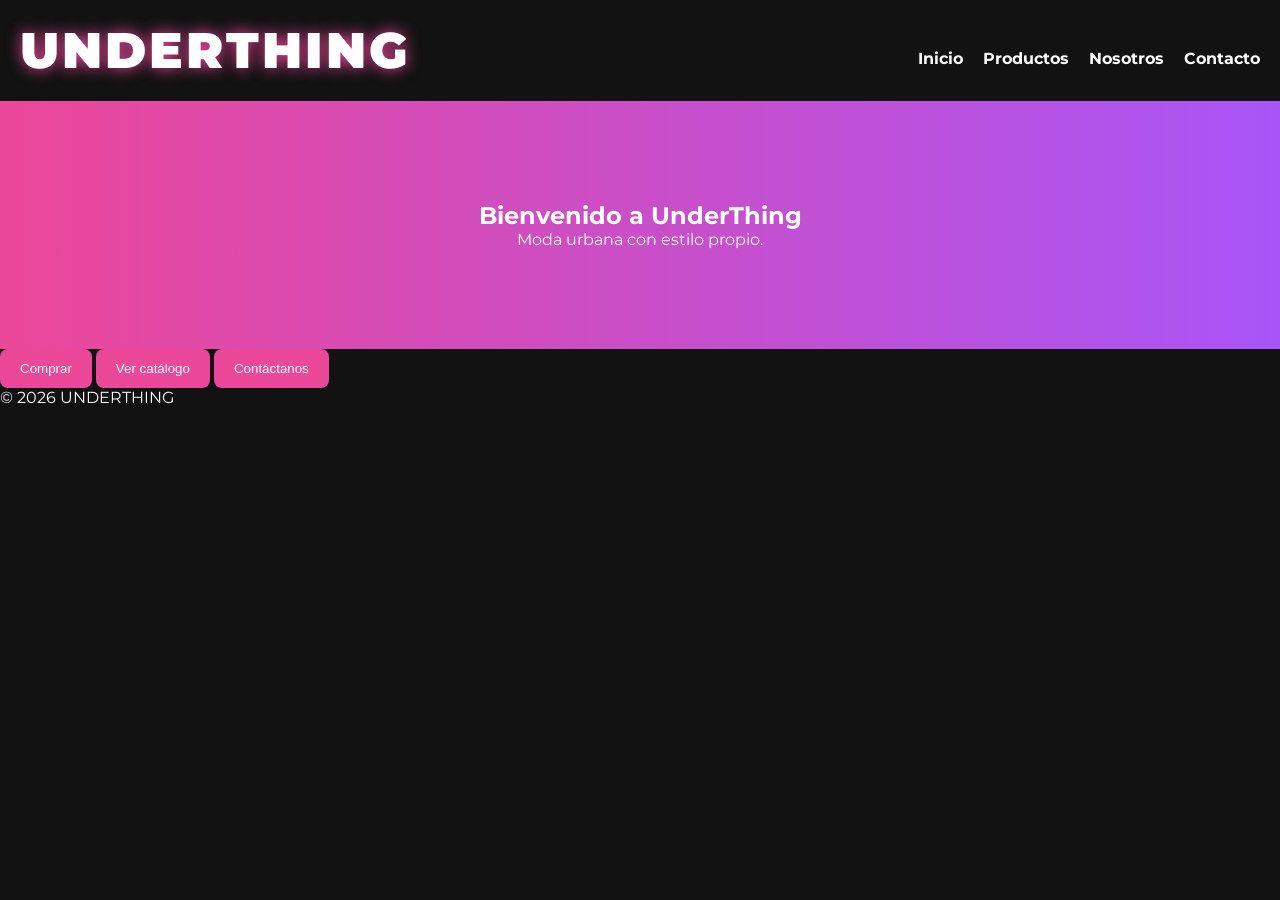
==== index.html @ 53b523f1 "Primera versión" ====
<!DOCTYPE html>
<html lang="es">

<head>
    <link rel="preconnect" href="https://fonts.googleapis.com">
<link rel="preconnect" href="https://fonts.gstatic.com" crossorigin>
<link href="https://fonts.googleapis.com/css2?family=Montserrat:wght@300;500;700;900&display=swap" rel="stylesheet">
    <meta charset="UTF-8">
    <meta name="viewport" content="width=device-width, initial-scale=1.0">
    <title>UnderThing</title>

    <link rel="stylesheet" href="css/style.css">
</head>

<body>

    <header>
        <h1>UNDERTHING</h1>

        <nav>
            <ul>
                <li><a href="#inicio">Inicio</a></li>
                <li><a href="#productos">Productos</a></li>
                <li><a href="#nosotros">Nosotros</a></li>
                <li><a href="#contacto">Contacto</a></li>
            </ul>
        </nav>
    </header>

    <main>

        <section id="inicio">
            <h2>Bienvenido a UnderThing</h2>
            <p>Moda urbana con estilo propio.</p>
        </section>
<button>Comprar</button>
<button>Ver catálogo</button>
<button>Contáctanos</button>
    </main>

    <footer>
        <p>© 2026 UNDERTHING</p>
    </footer>

</body>

</html>
---- css/style.css ----
*{
    margin: 0;
    padding: 0;
    box-sizing: border-box;
}

body{
   font-family: 'Montserrat', sans-serif;
    background-color: #121212;
    color: white;
}
h1{
    font-size: 50px;
    font-weight: 900;
    letter-spacing: 3px;
    text-transform: uppercase;
}

header{
    background-color: linear-gradient(90deg, #A855F7, #EC4899);
    padding: 20px;
    text-align: center;
    display: flex;
    justify-content: space-between;
    align-items: center;
    padding: 20px;
   
}

h1{
    color: #ffffff;
     text-shadow: 0 0 15px #EC4899
}

nav ul{
    display: flex;
    justify-content: center;
    gap: 20px;
    list-style: none;
    margin-top: 15px;
}

nav a{
    text-decoration: none;
    color: white;
    font-weight: bold;
}

nav a:hover{
    color: #38BDF8;
}

section{
    text-align: center;
    padding: 60px 20px;
}

button{
    background-color: #EC4899;
    color: white;
    border: none;
    border-radius: 8px;
    padding: 12px 20px;
transition: 0.3s;
}

button:hover{
    background-color:  #A855F7;
     transform: scale(1.08);
}
 *{
    margin: 0;
    padding: 0;
    box-sizing: border-box;
}
#inicio{
    background: linear-gradient(90deg,#EC4899,#A855F7);
    text-align: center;
    padding: 100px 20px;
}
.catalogo{
    display: grid;
    grid-template-columns: repeat(auto-fill,minmax(250px,1fr));
    gap: 20px;
}
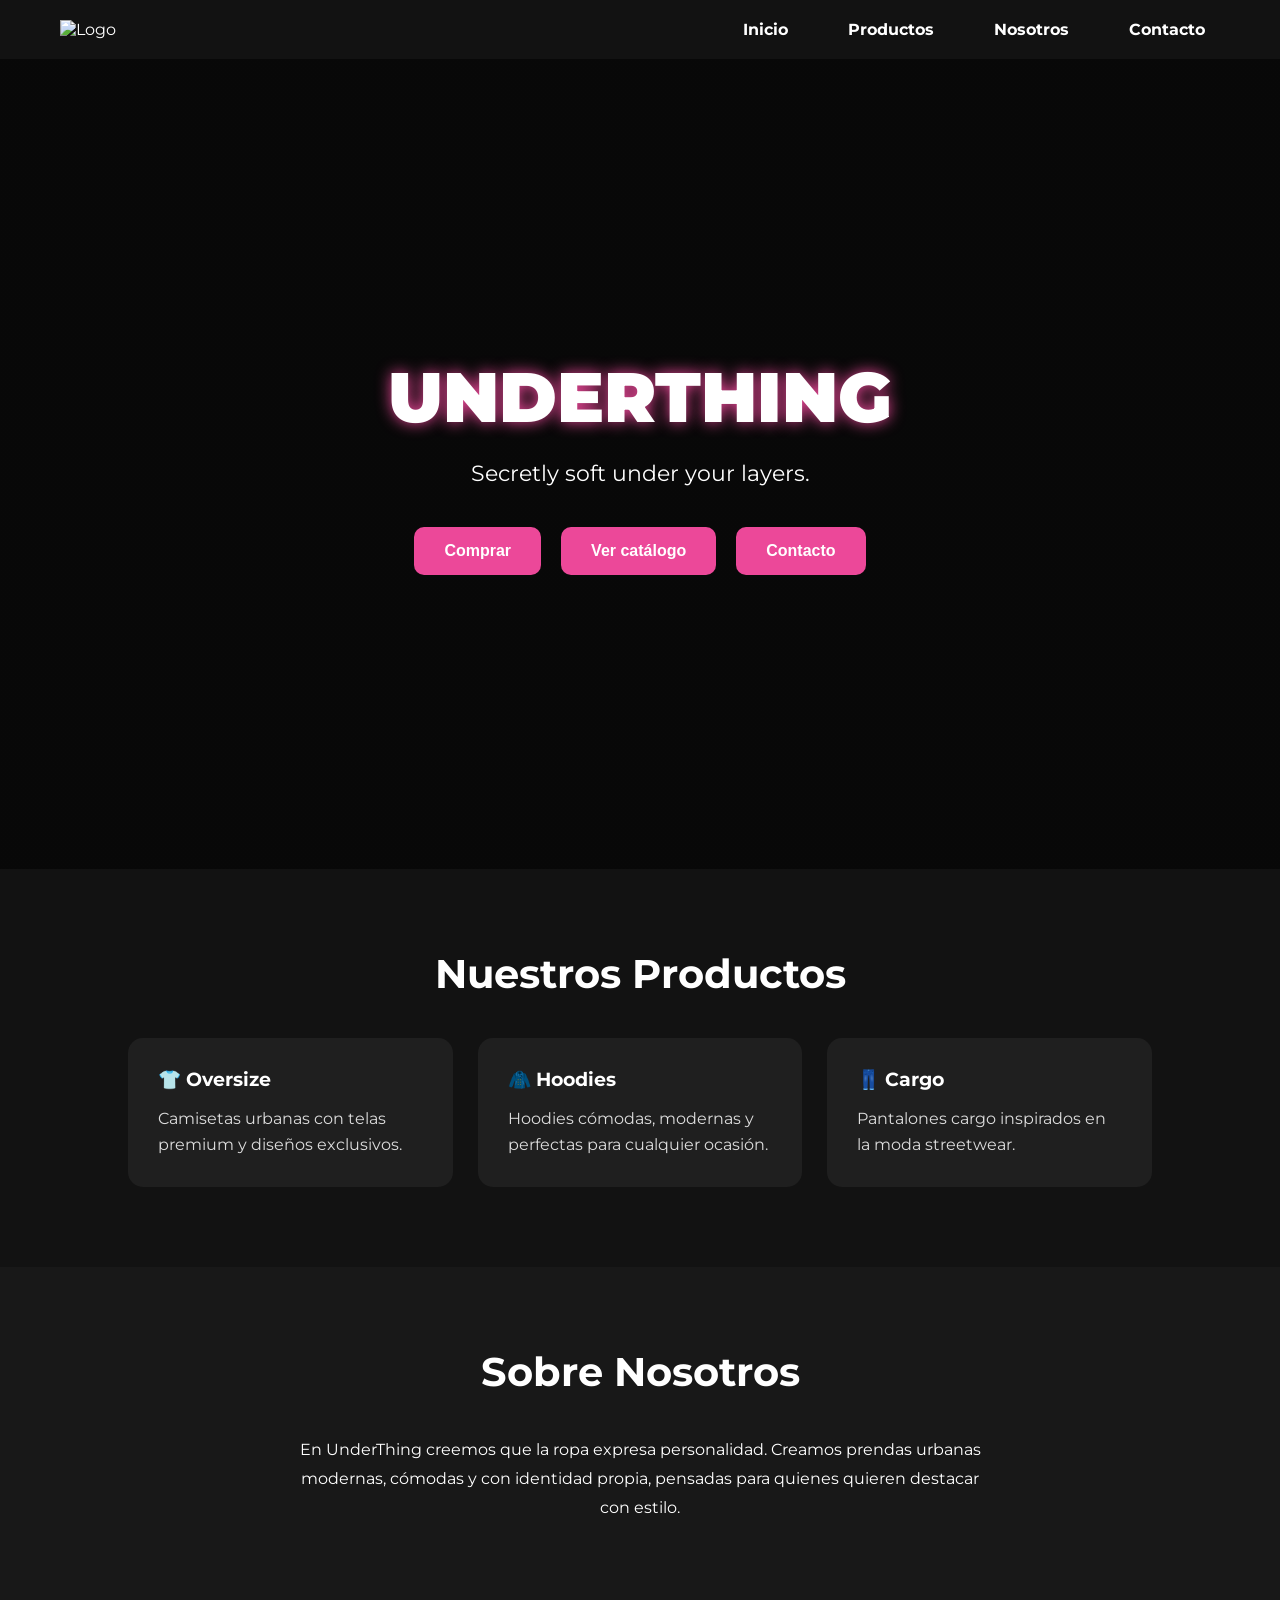
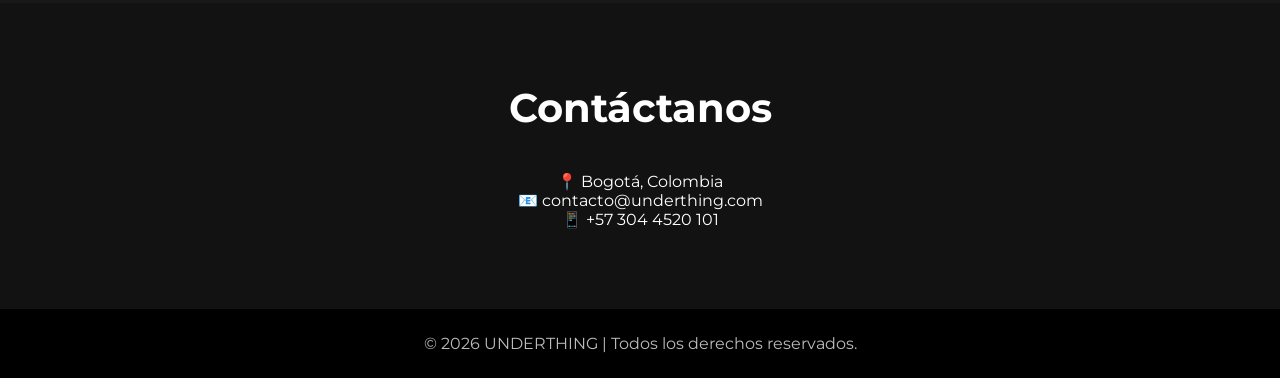
==== commit 593791d8: "Actualización página UnderThing" ====
--- a/index.html
+++ b/index.html
@@ -2,45 +2,110 @@
 <html lang="es">
 
 <head>
-    <link rel="preconnect" href="https://fonts.googleapis.com">
-<link rel="preconnect" href="https://fonts.gstatic.com" crossorigin>
-<link href="https://fonts.googleapis.com/css2?family=Montserrat:wght@300;500;700;900&display=swap" rel="stylesheet">
+
     <meta charset="UTF-8">
     <meta name="viewport" content="width=device-width, initial-scale=1.0">
+
     <title>UnderThing</title>
 
+    <link rel="preconnect" href="https://fonts.googleapis.com">
+    <link rel="preconnect" href="https://fonts.gstatic.com" crossorigin>
+
+    <link href="https://fonts.googleapis.com/css2?family=Montserrat:wght@300;500;700;900&display=swap" rel="stylesheet">
+
     <link rel="stylesheet" href="css/style.css">
+
 </head>
 
 <body>
 
-    <header>
-        <h1>UNDERTHING</h1>
+<header>
 
-        <nav>
-            <ul>
-                <li><a href="#inicio">Inicio</a></li>
-                <li><a href="#productos">Productos</a></li>
-                <li><a href="#nosotros">Nosotros</a></li>
-                <li><a href="#contacto">Contacto</a></li>
-            </ul>
-        </nav>
-    </header>
+    <div class="logo">
+        <img src="img/logo.jpg" alt="Logo">
+    </div>
 
-    <main>
+    <nav>
+        <ul>
+            <li><a href="#inicio">Inicio</a></li>
+            <li><a href="#productos">Productos</a></li>
+            <li><a href="#nosotros">Nosotros</a></li>
+            <li><a href="#contacto">Contacto</a></li>
+        </ul>
+    </nav>
 
-        <section id="inicio">
-            <h2>Bienvenido a UnderThing</h2>
-            <p>Moda urbana con estilo propio.</p>
-        </section>
-<button>Comprar</button>
-<button>Ver catálogo</button>
-<button>Contáctanos</button>
-    </main>
+</header>
 
-    <footer>
-        <p>© 2026 UNDERTHING</p>
-    </footer>
+<section id="inicio">
+
+    <h1>UNDERTHING</h1>
+
+    <p>Secretly soft under your layers.</p>
+
+    <div class="botones">
+
+        <button>Comprar</button>
+        <button>Ver catálogo</button>
+        <button>Contacto</button>
+
+    </div>
+
+</section>
+
+<section id="productos">
+
+<h2>Nuestros Productos</h2>
+
+<div class="catalogo">
+
+<div class="tarjeta">
+<h3>👕 Oversize</h3>
+<p>Camisetas urbanas con telas premium y diseños exclusivos.</p>
+</div>
+
+<div class="tarjeta">
+<h3>🧥 Hoodies</h3>
+<p>Hoodies cómodas, modernas y perfectas para cualquier ocasión.</p>
+</div>
+
+<div class="tarjeta">
+<h3>👖 Cargo</h3>
+<p>Pantalones cargo inspirados en la moda streetwear.</p>
+</div>
+
+</div>
+
+</section>
+
+<section id="nosotros">
+
+<h2>Sobre Nosotros</h2>
+
+<p>
+En UnderThing creemos que la ropa expresa personalidad.
+Creamos prendas urbanas modernas, cómodas y con identidad propia,
+pensadas para quienes quieren destacar con estilo.
+</p>
+
+</section>
+
+<section id="contacto">
+
+<h2>Contáctanos</h2>
+
+<p>📍 Bogotá, Colombia</p>
+
+<p>📧 contacto@underthing.com</p>
+
+<p>📱 +57 304 4520 101</p>
+
+</section>
+
+<footer>
+
+<p>© 2026 UNDERTHING | Todos los derechos reservados.</p>
+
+</footer>
 
 </body>
 
--- a/css/style.css
+++ b/css/style.css
@@ -1,86 +1,301 @@
+/* RESET */
+
 *{
-    margin: 0;
-    padding: 0;
-    box-sizing: border-box;
-}
+margin:0;
+padding:0;
+box-sizing:border-box;
+}
+
+/* BODY */
 
 body{
-   font-family: 'Montserrat', sans-serif;
-    background-color: #121212;
-    color: white;
-}
+
+font-family:'Montserrat',sans-serif;
+background:#121212;
+color:white;
+
+}
+
+/* HEADER */
+
+header{
+
+display:flex;
+justify-content:space-between;
+align-items:center;
+
+padding:20px 60px;
+
+background:#121212;
+
+position:sticky;
+top:0;
+
+}
+
+.logo img{
+
+width:170px;
+transition:.4s;
+
+}
+
+.logo img:hover{
+
+transform:scale(1.05);
+
+}
+
+/* MENU */
+
+nav ul{
+
+display:flex;
+list-style:none;
+gap:30px;
+
+}
+
+nav a{
+
+text-decoration:none;
+color:white;
+font-weight:bold;
+padding:10px 15px;
+border-radius:10px;
+transition:.3s;
+
+}
+
+nav a:hover{
+
+background:#EC4899;
+
+}
+
+/* HERO */
+
+#inicio{
+
+height:90vh;
+
+background-image:
+
+linear-gradient(rgba(0,0,0,.55),rgba(0,0,0,.55)),
+url("../img/fondo.jpg");
+
+background-size:cover;
+background-position:center;
+
+display:flex;
+flex-direction:column;
+justify-content:center;
+align-items:center;
+
+text-align:center;
+
+}
+
 h1{
-    font-size: 50px;
-    font-weight: 900;
-    letter-spacing: 3px;
-    text-transform: uppercase;
-}
+
+font-size:70px;
+font-weight:900;
+
+text-shadow:0 0 15px #EC4899;
+
+}
+
+#inicio p{
+
+font-size:22px;
+
+margin-top:20px;
+
+}
+
+/* BOTONES */
+
+.botones{
+
+display:flex;
+gap:20px;
+
+margin-top:40px;
+
+}
+
+button{
+
+background:#EC4899;
+color:white;
+
+border:none;
+
+padding:15px 30px;
+
+border-radius:10px;
+
+font-size:16px;
+font-weight:bold;
+
+cursor:pointer;
+
+transition:.3s;
+
+}
+
+button:hover{
+
+background:#A855F7;
+
+transform:translateY(-5px);
+
+}
+
+/* TITULOS */
+
+h2{
+
+text-align:center;
+
+font-size:40px;
+
+margin-bottom:40px;
+
+}
+
+/* SECCIONES */
+
+section{
+
+padding:80px 10%;
+
+}
+
+/* CATALOGO */
+
+.catalogo{
+
+display:grid;
+
+grid-template-columns:repeat(auto-fit,minmax(250px,1fr));
+
+gap:25px;
+
+}
+
+.tarjeta{
+
+background:#1F1F1F;
+
+padding:30px;
+
+border-radius:15px;
+
+transition:.3s;
+
+}
+
+.tarjeta:hover{
+
+transform:translateY(-8px);
+
+box-shadow:0 0 20px #EC4899;
+
+}
+
+.tarjeta h3{
+
+margin-bottom:15px;
+
+}
+
+.tarjeta p{
+
+line-height:1.6;
+
+color:#DDD;
+
+}
+
+/* NOSOTROS */
+
+#nosotros{
+
+background:#181818;
+
+text-align:center;
+
+}
+
+#nosotros p{
+
+max-width:700px;
+
+margin:auto;
+
+line-height:1.8;
+
+}
+
+/* CONTACTO */
+
+#contacto{
+
+text-align:center;
+
+}
+
+/* FOOTER */
+
+footer{
+
+background:black;
+
+padding:25px;
+
+text-align:center;
+
+color:#BBB;
+
+}
+
+/* RESPONSIVE */
+
+@media(max-width:768px){
 
 header{
-    background-color: linear-gradient(90deg, #A855F7, #EC4899);
-    padding: 20px;
-    text-align: center;
-    display: flex;
-    justify-content: space-between;
-    align-items: center;
-    padding: 20px;
-   
+
+flex-direction:column;
+
+gap:20px;
+
+}
+
+nav ul{
+
+flex-direction:column;
+
+align-items:center;
+
 }
 
 h1{
-    color: #ffffff;
-     text-shadow: 0 0 15px #EC4899
-}
-
-nav ul{
-    display: flex;
-    justify-content: center;
-    gap: 20px;
-    list-style: none;
-    margin-top: 15px;
-}
-
-nav a{
-    text-decoration: none;
-    color: white;
-    font-weight: bold;
-}
-
-nav a:hover{
-    color: #38BDF8;
-}
-
-section{
-    text-align: center;
-    padding: 60px 20px;
-}
-
-button{
-    background-color: #EC4899;
-    color: white;
-    border: none;
-    border-radius: 8px;
-    padding: 12px 20px;
-transition: 0.3s;
-}
-
-button:hover{
-    background-color:  #A855F7;
-     transform: scale(1.08);
-}
- *{
-    margin: 0;
-    padding: 0;
-    box-sizing: border-box;
-}
-#inicio{
-    background: linear-gradient(90deg,#EC4899,#A855F7);
-    text-align: center;
-    padding: 100px 20px;
-}
-.catalogo{
-    display: grid;
-    grid-template-columns: repeat(auto-fill,minmax(250px,1fr));
-    gap: 20px;
-}
-
+
+font-size:45px;
+
+}
+
+.botones{
+
+flex-direction:column;
+
+}
+
+.logo img{
+
+width:130px;
+
+}
+
+}
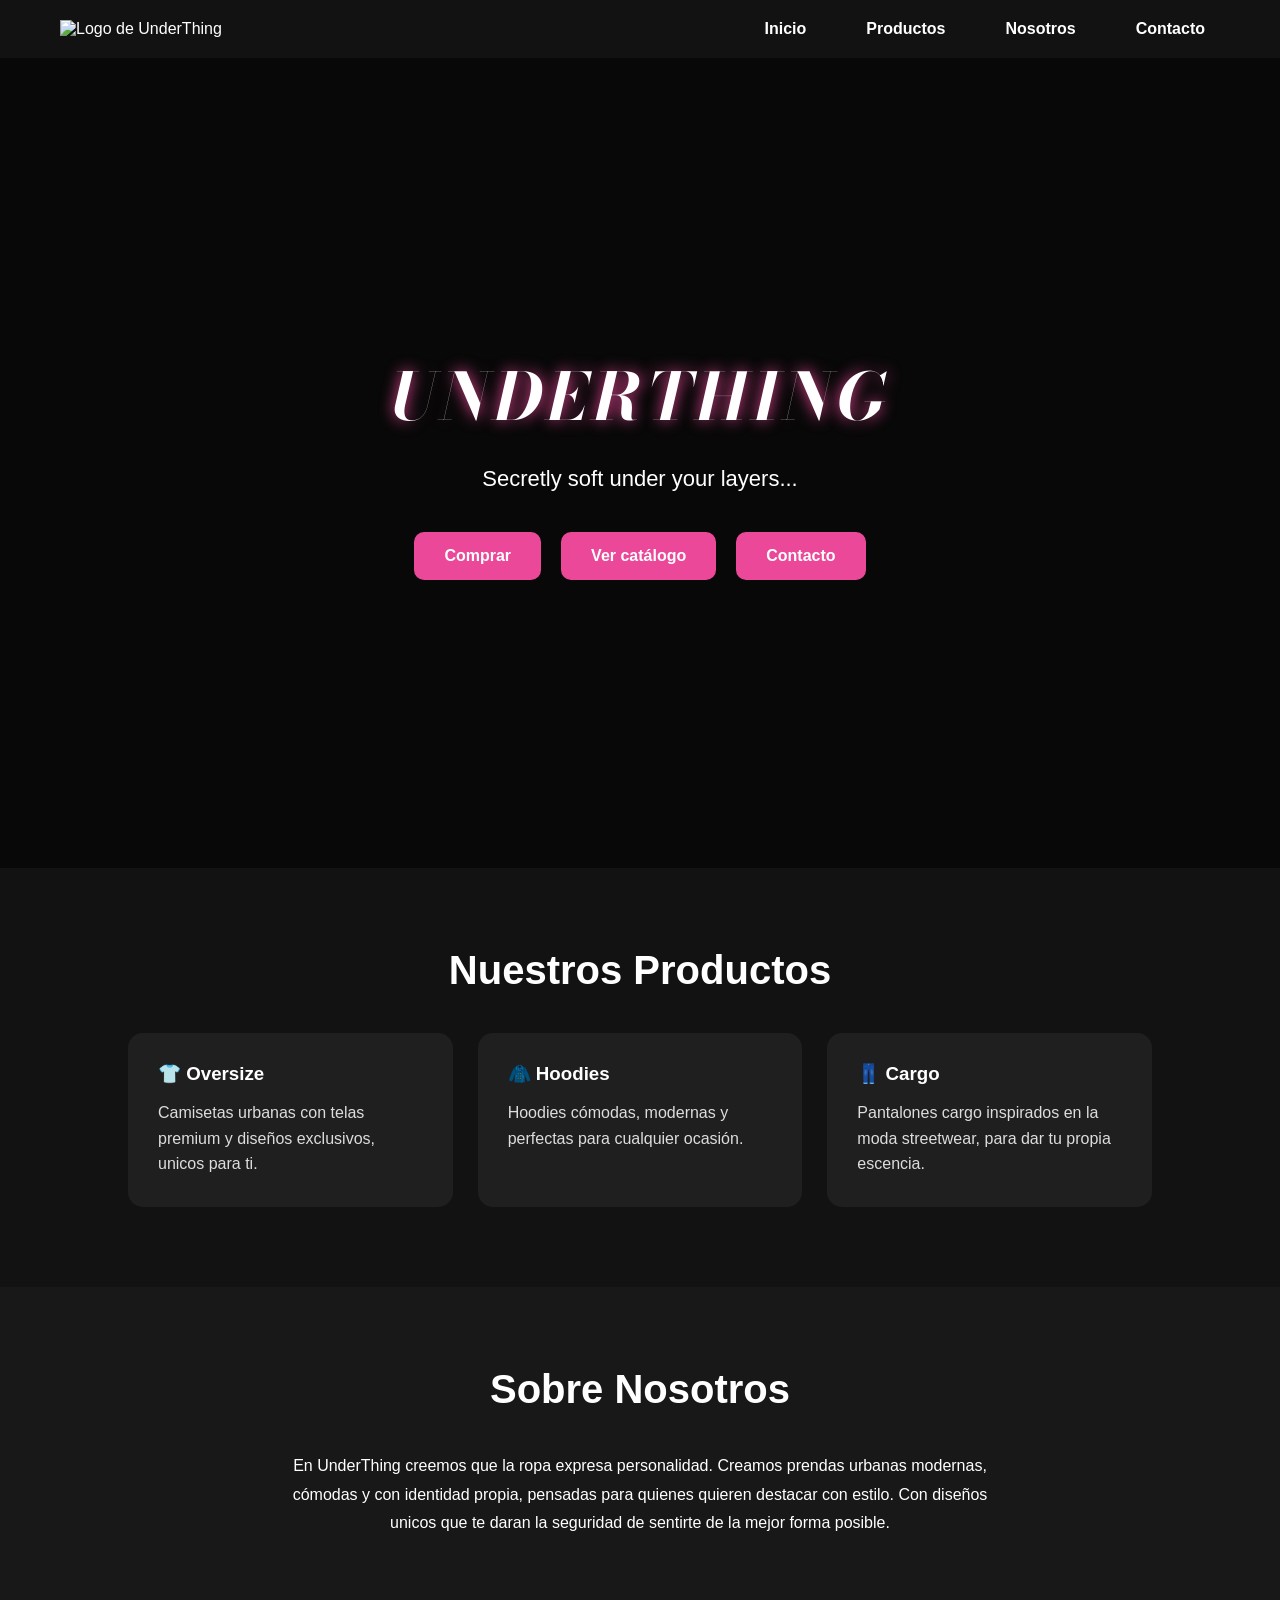
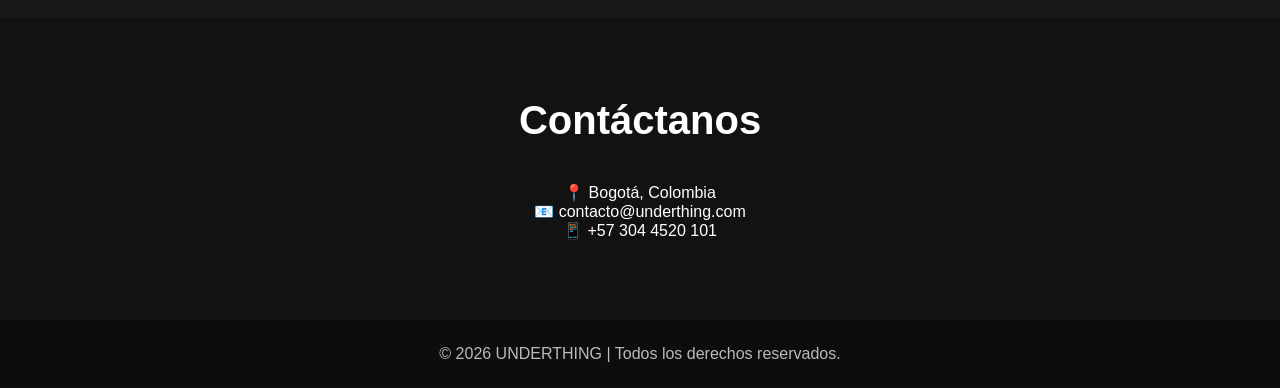
==== commit 5d726029: "Actualización página UnderThing" ====
--- a/index.html
+++ b/index.html
@@ -4,15 +4,14 @@
 <head>
 
     <meta charset="UTF-8">
-    <meta name="viewport" content="width=device-width, initial-scale=1.0">
+<meta name="viewport" content="width=device-width, initial-scale=1.0">
 
-    <title>UnderThing</title>
+<title>Under Thing</title>
 
-    <link rel="preconnect" href="https://fonts.googleapis.com">
-    <link rel="preconnect" href="https://fonts.gstatic.com" crossorigin>
+<link rel="preconnect" href="https://fonts.googleapis.com">
+<link rel="preconnect" href="https://fonts.gstatic.com" crossorigin>
 
-    <link href="https://fonts.googleapis.com/css2?family=Montserrat:wght@300;500;700;900&display=swap" rel="stylesheet">
-
+<link href="https://fonts.googleapis.com/css2?family=Bodoni+Moda:ital,opsz,wght@1,6..96,700&display=swap" rel="stylesheet">
     <link rel="stylesheet" href="css/style.css">
 
 </head>
@@ -22,7 +21,9 @@
 <header>
 
     <div class="logo">
-        <img src="img/logo.jpg" alt="Logo">
+
+        <img src="Descargas/logo.jpg" alt="Logo de UnderThing">
+
     </div>
 
     <nav>
@@ -40,7 +41,7 @@
 
     <h1>UNDERTHING</h1>
 
-    <p>Secretly soft under your layers.</p>
+    <p>Secretly soft under your layers...</p>
 
     <div class="botones">
 
@@ -60,7 +61,7 @@
 
 <div class="tarjeta">
 <h3>👕 Oversize</h3>
-<p>Camisetas urbanas con telas premium y diseños exclusivos.</p>
+<p>Camisetas urbanas con telas premium y diseños exclusivos, unicos para ti.</p>
 </div>
 
 <div class="tarjeta">
@@ -70,7 +71,7 @@
 
 <div class="tarjeta">
 <h3>👖 Cargo</h3>
-<p>Pantalones cargo inspirados en la moda streetwear.</p>
+<p>Pantalones cargo inspirados en la moda streetwear, para dar tu propia escencia.</p>
 </div>
 
 </div>
@@ -84,7 +85,8 @@
 <p>
 En UnderThing creemos que la ropa expresa personalidad.
 Creamos prendas urbanas modernas, cómodas y con identidad propia,
-pensadas para quienes quieren destacar con estilo.
+pensadas para quienes quieren destacar con estilo. Con diseños unicos que te 
+daran la seguridad de sentirte de la mejor forma posible.
 </p>
 
 </section>
--- a/css/style.css
+++ b/css/style.css
@@ -1,301 +1,299 @@
-/* RESET */
-
-*{
-margin:0;
-padding:0;
-box-sizing:border-box;
-}
-
-/* BODY */
-
-body{
-
-font-family:'Montserrat',sans-serif;
-background:#121212;
-color:white;
-
-}
-
-/* HEADER */
-
-header{
-
-display:flex;
-justify-content:space-between;
-align-items:center;
-
-padding:20px 60px;
-
-background:#121212;
-
-position:sticky;
-top:0;
-
-}
-
-.logo img{
-
-width:170px;
-transition:.4s;
-
-}
-
-.logo img:hover{
-
-transform:scale(1.05);
-
-}
-
-/* MENU */
-
-nav ul{
-
-display:flex;
-list-style:none;
-gap:30px;
-
-}
-
-nav a{
-
-text-decoration:none;
-color:white;
-font-weight:bold;
-padding:10px 15px;
-border-radius:10px;
-transition:.3s;
-
-}
-
-nav a:hover{
-
-background:#EC4899;
-
-}
-
-/* HERO */
-
-#inicio{
-
-height:90vh;
-
-background-image:
-
-linear-gradient(rgba(0,0,0,.55),rgba(0,0,0,.55)),
-url("../img/fondo.jpg");
-
-background-size:cover;
-background-position:center;
-
-display:flex;
-flex-direction:column;
-justify-content:center;
-align-items:center;
-
-text-align:center;
-
-}
-
-h1{
-
-font-size:70px;
-font-weight:900;
-
-text-shadow:0 0 15px #EC4899;
-
-}
-
-#inicio p{
-
-font-size:22px;
-
-margin-top:20px;
-
-}
-
-/* BOTONES */
-
-.botones{
-
-display:flex;
-gap:20px;
-
-margin-top:40px;
-
-}
-
-button{
-
-background:#EC4899;
-color:white;
-
-border:none;
-
-padding:15px 30px;
-
-border-radius:10px;
-
-font-size:16px;
-font-weight:bold;
-
-cursor:pointer;
-
-transition:.3s;
-
-}
-
-button:hover{
-
-background:#A855F7;
-
-transform:translateY(-5px);
-
-}
-
-/* TITULOS */
-
-h2{
-
-text-align:center;
-
-font-size:40px;
-
-margin-bottom:40px;
-
-}
-
-/* SECCIONES */
-
-section{
-
-padding:80px 10%;
-
-}
-
-/* CATALOGO */
-
-.catalogo{
-
-display:grid;
-
-grid-template-columns:repeat(auto-fit,minmax(250px,1fr));
-
-gap:25px;
-
-}
-
-.tarjeta{
-
-background:#1F1F1F;
-
-padding:30px;
-
-border-radius:15px;
-
-transition:.3s;
-
-}
-
-.tarjeta:hover{
-
-transform:translateY(-8px);
-
-box-shadow:0 0 20px #EC4899;
-
-}
-
-.tarjeta h3{
-
-margin-bottom:15px;
-
-}
-
-.tarjeta p{
-
-line-height:1.6;
-
-color:#DDD;
-
-}
-
-/* NOSOTROS */
-
-#nosotros{
-
-background:#181818;
-
-text-align:center;
-
-}
-
-#nosotros p{
-
-max-width:700px;
-
-margin:auto;
-
-line-height:1.8;
-
-}
-
-/* CONTACTO */
-
-#contacto{
-
-text-align:center;
-
-}
-
-/* FOOTER */
-
-footer{
-
-background:black;
-
-padding:25px;
-
-text-align:center;
-
-color:#BBB;
-
-}
-
-/* RESPONSIVE */
-
-@media(max-width:768px){
-
-header{
-
-flex-direction:column;
-
-gap:20px;
-
-}
-
-nav ul{
-
-flex-direction:column;
-
-align-items:center;
-
-}
-
-h1{
-
-font-size:45px;
-
-}
-
-.botones{
-
-flex-direction:column;
-
-}
-
-.logo img{
-
-width:130px;
-
-}
-
+/* =========================
+   RESET
+========================= */
+
+* {
+    margin: 0;
+    padding: 0;
+    box-sizing: border-box;
+}
+
+
+/* =========================
+   BODY
+========================= */
+
+body {
+    font-family: 'Montserrat', sans-serif;
+    background: #121212;
+    color: white;
+}
+
+
+/* =========================
+   HEADER
+========================= */
+
+header {
+    display: flex;
+    justify-content: space-between;
+    align-items: center;
+    padding: 20px 60px;
+    background: #121212;
+    position: sticky;
+    top: 0;
+    z-index: 1000;
+}
+
+
+/* LOGO */
+
+.logo img {
+    width: 170px;
+    transition: .4s;
+}
+
+.logo img:hover {
+    transform: scale(1.05);
+}
+
+
+/* =========================
+   MENU
+========================= */
+
+nav ul {
+    display: flex;
+    list-style: none;
+    gap: 30px;
+}
+
+nav a {
+    text-decoration: none;
+    color: white;
+    font-weight: bold;
+    padding: 10px 15px;
+    border-radius: 10px;
+    transition: .3s;
+}
+
+nav a:hover {
+    background: #EC4899;
+    color: white;
+}
+
+
+/* =========================
+   HERO
+========================= */
+
+#inicio {
+    min-height: 90vh;
+
+    background-image:
+        linear-gradient(
+            rgba(0, 0, 0, .55),
+            rgba(0, 0, 0, .55)
+        ),
+        url("../img/logo.jpg");
+
+    background-size: cover;
+    background-position: center;
+
+    display: flex;
+    flex-direction: column;
+    justify-content: center;
+    align-items: center;
+
+    text-align: center;
+}
+
+
+/* TÍTULO UNDERTHING */
+
+h1 {
+    
+    font-family: 'Bodoni Moda', serif;
+    font-style: italic;
+    font-size: 65px;
+    font-weight: 700;
+    letter-spacing: 5px;
+    color: white;
+    text-shadow: 0 0 15px #EC4899;
+
+}
+
+h1:hover {
+    transform: scale(1.03);
+}
+
+
+/* TEXTO DEL HERO */
+
+#inicio p {
+    font-size: 22px;
+    margin-top: 20px;
+}
+
+
+/* =========================
+   BOTONES
+========================= */
+
+.botones {
+    display: flex;
+    gap: 20px;
+    margin-top: 40px;
+}
+
+button {
+    background: #EC4899;
+    color: white;
+
+    border: none;
+
+    padding: 15px 30px;
+
+    border-radius: 10px;
+
+    font-size: 16px;
+    font-weight: bold;
+
+    cursor: pointer;
+
+    transition: .3s;
+}
+
+button:hover {
+    background: #A855F7;
+    transform: translateY(-5px);
+}
+
+
+/* =========================
+   TÍTULOS
+========================= */
+
+h2 {
+    text-align: center;
+    font-size: 40px;
+    margin-bottom: 40px;
+}
+
+
+/* =========================
+   SECCIONES
+========================= */
+
+section {
+    padding: 80px 10%;
+}
+
+
+/* =========================
+   CATÁLOGO
+========================= */
+
+.catalogo {
+    display: grid;
+    grid-template-columns: repeat(
+        auto-fit,
+        minmax(250px, 1fr)
+    );
+
+    gap: 25px;
+}
+
+.tarjeta {
+    background: #1F1F1F;
+
+    padding: 30px;
+
+    border-radius: 15px;
+
+    transition: .3s;
+}
+
+.tarjeta:hover {
+    transform: translateY(-8px);
+
+    box-shadow:
+        0 0 20px #EC4899;
+}
+
+.tarjeta h3 {
+    margin-bottom: 15px;
+}
+
+.tarjeta p {
+    line-height: 1.6;
+    color: #DDD;
+}
+
+
+/* =========================
+   NOSOTROS
+========================= */
+
+#nosotros {
+    background: #181818;
+    text-align: center;
+}
+
+#nosotros p {
+    max-width: 700px;
+    margin: auto;
+    line-height: 1.8;
+}
+
+
+/* =========================
+   CONTACTO
+========================= */
+
+#contacto {
+    text-align: center;
+}
+
+
+/* =========================
+   FOOTER
+========================= */
+
+footer {
+    background: #0D0D0D;
+    padding: 25px;
+    text-align: center;
+    color: #BBB;
+}
+
+
+/* =========================
+   RESPONSIVE
+========================= */
+
+@media (max-width: 768px) {
+
+    header {
+        flex-direction: column;
+        gap: 20px;
+        padding: 20px;
+    }
+
+    nav ul {
+        flex-direction: column;
+        align-items: center;
+        gap: 15px;
+    }
+
+    h1 {
+        font-size: 45px;
+    }
+
+    h2 {
+        font-size: 30px;
+    }
+
+    #inicio p {
+        font-size: 18px;
+    }
+
+    .botones {
+        flex-direction: column;
+        width: 80%;
+    }
+
+    button {
+        width: 100%;
+    }
 }
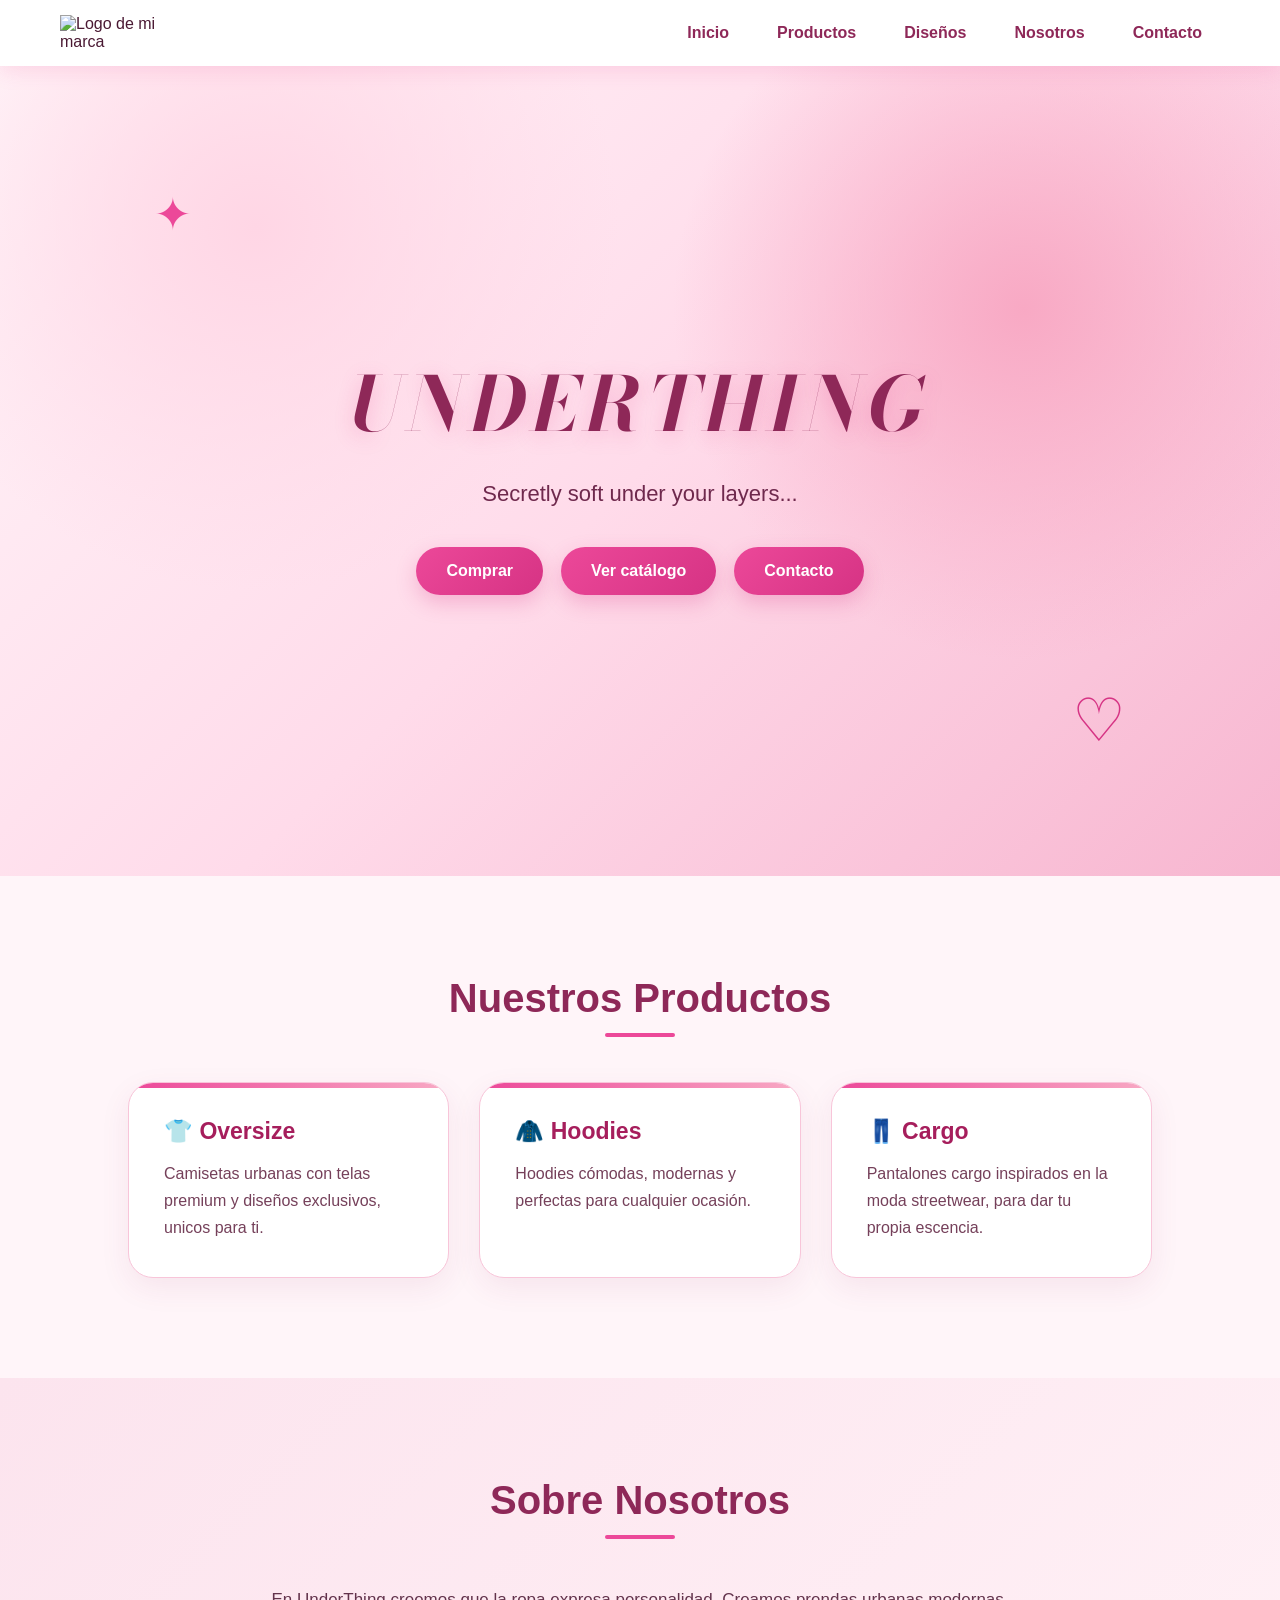
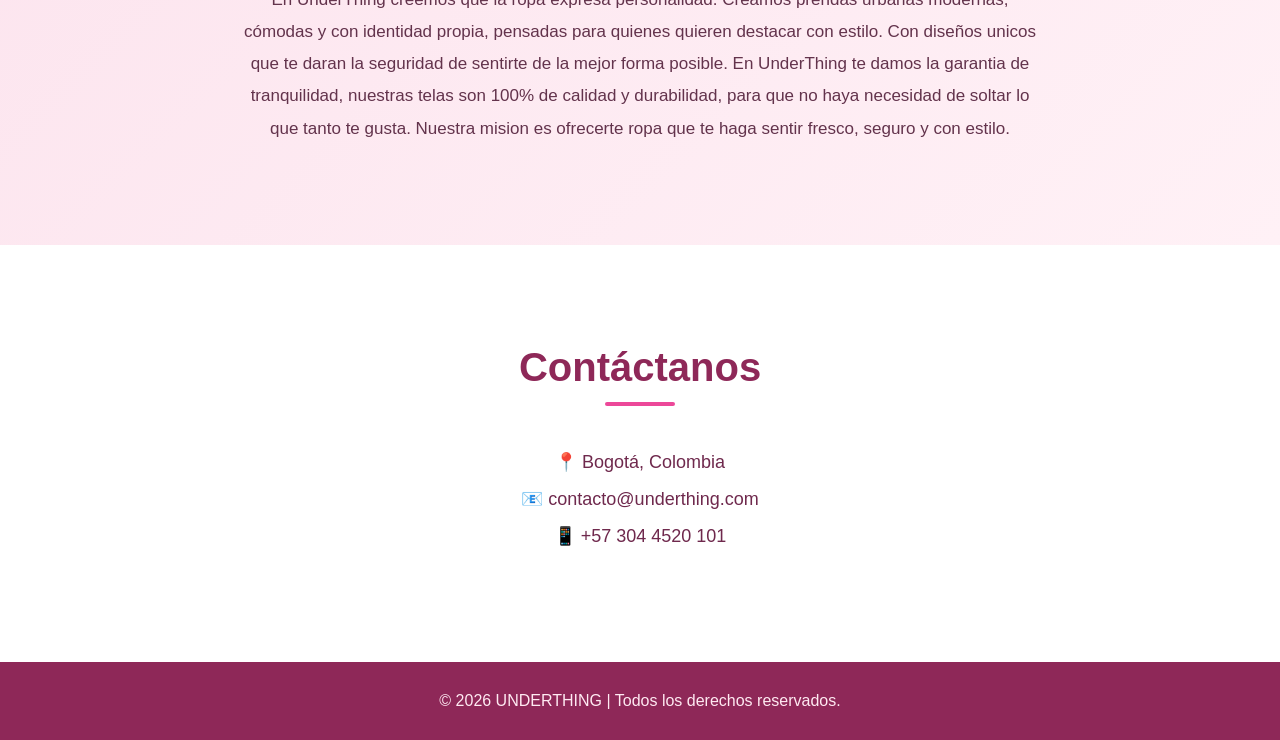
==== commit ba946a66: "Actualización página UnderThing" ====
--- a/index.html
+++ b/index.html
@@ -22,17 +22,16 @@
 
     <div class="logo">
 
-        <img src="Descargas/logo.jpg" alt="Logo de UnderThing">
-
+      <img src="img/logo.png" alt="Logo de mi marca">
     </div>
 
     <nav>
         <ul>
-            <li><a href="#inicio">Inicio</a></li>
-            <li><a href="#productos">Productos</a></li>
-            <li><a href="#nosotros">Nosotros</a></li>
-            <li><a href="#contacto">Contacto</a></li>
-        </ul>
+            <li><a href="index.html">Inicio</a></li>
+<li><a href="productos.html">Productos</a></li>
+<li><a href="diseños.html">Diseños</a></li>
+<li><a href="index.html#nosotros">Nosotros</a></li>
+<li><a href="index.html#contacto">Contacto</a></li>
     </nav>
 
 </header>
@@ -45,9 +44,9 @@
 
     <div class="botones">
 
-        <button>Comprar</button>
-        <button>Ver catálogo</button>
-        <button>Contacto</button>
+    <a href="#contacto" class="btn">Comprar</a>
+    <a href="#productos" class="btn">Ver catálogo</a>
+    <a href="#contacto" class="btn">Contacto</a>
 
     </div>
 
@@ -87,7 +86,10 @@
 Creamos prendas urbanas modernas, cómodas y con identidad propia,
 pensadas para quienes quieren destacar con estilo. Con diseños unicos que te 
 daran la seguridad de sentirte de la mejor forma posible.
-</p>
+En UnderThing te damos la garantia de tranquilidad, nuestras telas son 
+100% de calidad y durabilidad, para que no haya necesidad de soltar lo que
+tanto te gusta. Nuestra mision es ofrecerte ropa que te haga sentir
+fresco, seguro y con estilo. </p>
 
 </section>
 
--- a/css/style.css
+++ b/css/style.css
@@ -8,15 +8,14 @@
     box-sizing: border-box;
 }
 
-
-/* =========================
-   BODY
-========================= */
+html {
+    scroll-behavior: smooth;
+}
 
 body {
     font-family: 'Montserrat', sans-serif;
-    background: #121212;
-    color: white;
+    background: #fff5f9;
+    color: #4a1933;
 }
 
 
@@ -28,19 +27,25 @@
     display: flex;
     justify-content: space-between;
     align-items: center;
-    padding: 20px 60px;
-    background: #121212;
+    padding: 15px 60px;
+    background: rgba(255, 255, 255, 0.95);
     position: sticky;
     top: 0;
     z-index: 1000;
-}
-
-
-/* LOGO */
+    box-shadow: 0 4px 20px rgba(232, 62, 140, 0.15);
+    backdrop-filter: blur(10px);
+}
+
+
+/* =========================
+   LOGO
+========================= */
 
 .logo img {
-    width: 170px;
-    transition: .4s;
+    width: 105px;
+    height: auto;
+    display: block;
+    transition: 0.3s ease;
 }
 
 .logo img:hover {
@@ -55,21 +60,22 @@
 nav ul {
     display: flex;
     list-style: none;
-    gap: 30px;
+    gap: 12px;
 }
 
 nav a {
     text-decoration: none;
+    color: #8e2858;
+    font-weight: bold;
+    padding: 10px 18px;
+    border-radius: 25px;
+    transition: 0.3s ease;
+}
+
+nav a:hover {
+    background: #ec4899;
     color: white;
-    font-weight: bold;
-    padding: 10px 15px;
-    border-radius: 10px;
-    transition: .3s;
-}
-
-nav a:hover {
-    background: #EC4899;
-    color: white;
+    transform: translateY(-2px);
 }
 
 
@@ -80,15 +86,10 @@
 #inicio {
     min-height: 90vh;
 
-    background-image:
-        linear-gradient(
-            rgba(0, 0, 0, .55),
-            rgba(0, 0, 0, .55)
-        ),
-        url("../img/logo.jpg");
-
-    background-size: cover;
-    background-position: center;
+    background:
+        radial-gradient(circle at 20% 20%, #ffd6e5 0%, transparent 30%),
+        radial-gradient(circle at 80% 30%, #f8a9c4 0%, transparent 30%),
+        linear-gradient(135deg, #fff5f9, #ffdbea, #f7b6d0);
 
     display: flex;
     flex-direction: column;
@@ -96,33 +97,72 @@
     align-items: center;
 
     text-align: center;
-}
-
-
-/* TÍTULO UNDERTHING */
+    position: relative;
+    overflow: hidden;
+}
+
+
+/* Decoraciones */
+
+#inicio::before {
+    content: "✦";
+    position: absolute;
+    top: 15%;
+    left: 12%;
+    font-size: 45px;
+    color: #ec4899;
+    animation: flotar 3s infinite ease-in-out;
+}
+
+#inicio::after {
+    content: "♡";
+    position: absolute;
+    bottom: 15%;
+    right: 12%;
+    font-size: 60px;
+    color: #d63384;
+    animation: flotar 4s infinite ease-in-out;
+}
+
+
+/* =========================
+   TITULO
+========================= */
 
 h1 {
-    
     font-family: 'Bodoni Moda', serif;
     font-style: italic;
-    font-size: 65px;
+    font-size: 75px;
     font-weight: 700;
-    letter-spacing: 5px;
-    color: white;
-    text-shadow: 0 0 15px #EC4899;
-
+    letter-spacing: 6px;
+
+    background: linear-gradient(
+        90deg,
+        #8e2858,
+        #ec4899,
+        #c02674
+    );
+
+    -webkit-text-fill-color: transparent;
+
+    text-shadow: 0 5px 25px rgba(232, 62, 140, 0.25);
+
+    transition: 0.3s ease;
 }
 
 h1:hover {
-    transform: scale(1.03);
-}
-
-
-/* TEXTO DEL HERO */
+    transform: scale(1.04);
+}
+
+
+/* =========================
+   TEXTO HERO
+========================= */
 
 #inicio p {
     font-size: 22px;
     margin-top: 20px;
+    color: #6f294d;
 }
 
 
@@ -132,42 +172,70 @@
 
 .botones {
     display: flex;
-    gap: 20px;
+    gap: 18px;
     margin-top: 40px;
 }
 
-button {
-    background: #EC4899;
+.btn {
+    text-decoration: none;
+
+    background: linear-gradient(
+        135deg,
+        #ec4899,
+        #d63384
+    );
+
     color: white;
 
-    border: none;
-
     padding: 15px 30px;
 
-    border-radius: 10px;
+    border-radius: 30px;
 
     font-size: 16px;
     font-weight: bold;
 
-    cursor: pointer;
-
-    transition: .3s;
-}
-
-button:hover {
-    background: #A855F7;
-    transform: translateY(-5px);
-}
-
-
-/* =========================
-   TÍTULOS
+    box-shadow: 0 8px 20px rgba(214, 51, 132, 0.25);
+
+    transition: 0.3s ease;
+}
+
+.btn:hover {
+    transform: translateY(-5px) scale(1.03);
+
+    box-shadow:
+        0 12px 30px rgba(214, 51, 132, 0.35);
+
+    background: linear-gradient(
+        135deg,
+        #d63384,
+        #a61e5c
+    );
+}
+
+
+/* =========================
+   TITULOS
 ========================= */
 
 h2 {
     text-align: center;
     font-size: 40px;
-    margin-bottom: 40px;
+    margin-bottom: 45px;
+    color: #8e2858;
+}
+
+h2::after {
+    content: "";
+    display: block;
+
+    width: 70px;
+    height: 4px;
+
+    background: #ec4899;
+
+    border-radius: 10px;
+
+    margin: 12px auto 0;
 }
 
 
@@ -176,48 +244,84 @@
 ========================= */
 
 section {
-    padding: 80px 10%;
-}
-
-
-/* =========================
-   CATÁLOGO
-========================= */
+    padding: 100px 10%;
+}
+
+
+/* =========================
+   PRODUCTOS
+========================= */
+
+#productos {
+    background: #fff5f9;
+}
 
 .catalogo {
     display: grid;
-    grid-template-columns: repeat(
-        auto-fit,
-        minmax(250px, 1fr)
+
+    grid-template-columns:
+        repeat(auto-fit, minmax(250px, 1fr));
+
+    gap: 30px;
+}
+
+
+/* =========================
+   TARJETAS
+========================= */
+
+.tarjeta {
+    background: white;
+
+    padding: 35px;
+
+    border-radius: 25px;
+
+    border: 1px solid #f8c5d9;
+
+    box-shadow:
+        0 10px 30px rgba(142, 40, 88, 0.08);
+
+    transition: 0.35s ease;
+
+    position: relative;
+    overflow: hidden;
+}
+
+.tarjeta::before {
+    content: "";
+
+    position: absolute;
+
+    top: 0;
+    left: 0;
+
+    width: 100%;
+    height: 5px;
+
+    background: linear-gradient(
+        90deg,
+        #ec4899,
+        #f8a9c4
     );
-
-    gap: 25px;
-}
-
-.tarjeta {
-    background: #1F1F1F;
-
-    padding: 30px;
-
-    border-radius: 15px;
-
-    transition: .3s;
 }
 
 .tarjeta:hover {
-    transform: translateY(-8px);
+    transform: translateY(-10px);
 
     box-shadow:
-        0 0 20px #EC4899;
+        0 20px 40px rgba(232, 62, 140, 0.2);
 }
 
 .tarjeta h3 {
+    color: #a61e5c;
+    font-size: 23px;
     margin-bottom: 15px;
 }
 
 .tarjeta p {
-    line-height: 1.6;
-    color: #DDD;
+    line-height: 1.7;
+    color: #75405a;
 }
 
 
@@ -226,14 +330,26 @@
 ========================= */
 
 #nosotros {
-    background: #181818;
+    background:
+        linear-gradient(
+            135deg,
+            #fce4ee,
+            #fff1f6
+        );
+
     text-align: center;
 }
 
 #nosotros p {
-    max-width: 700px;
+    max-width: 800px;
+
     margin: auto;
-    line-height: 1.8;
+
+    line-height: 1.9;
+
+    color: #63334c;
+
+    font-size: 17px;
 }
 
 
@@ -243,6 +359,13 @@
 
 #contacto {
     text-align: center;
+    background: white;
+}
+
+#contacto p {
+    margin: 15px 0;
+    font-size: 18px;
+    color: #6f294d;
 }
 
 
@@ -251,10 +374,33 @@
 ========================= */
 
 footer {
-    background: #0D0D0D;
-    padding: 25px;
+    background: #8e2858;
+
+    padding: 30px;
+
     text-align: center;
-    color: #BBB;
+
+    color: #ffeaf2;
+}
+
+
+/* =========================
+   ANIMACIÓN
+========================= */
+
+@keyframes flotar {
+
+    0% {
+        transform: translateY(0);
+    }
+
+    50% {
+        transform: translateY(-15px);
+    }
+
+    100% {
+        transform: translateY(0);
+    }
 }
 
 
@@ -266,22 +412,22 @@
 
     header {
         flex-direction: column;
-        gap: 20px;
-        padding: 20px;
+        gap: 15px;
+        padding: 15px 20px;
     }
 
     nav ul {
-        flex-direction: column;
-        align-items: center;
-        gap: 15px;
+        flex-wrap: wrap;
+        justify-content: center;
+        gap: 5px;
     }
 
     h1 {
-        font-size: 45px;
+        font-size: 48px;
     }
 
     h2 {
-        font-size: 30px;
+        font-size: 32px;
     }
 
     #inicio p {
@@ -293,7 +439,749 @@
         width: 80%;
     }
 
-    button {
+    .btn {
+        text-align: center;
         width: 100%;
     }
+
+    section {
+        padding: 70px 7%;
+    }
+}
+/* =========================
+   PÁGINA PRODUCTOS
+========================= */
+
+.productos-hero {
+    min-height: 55vh;
+
+    display: flex;
+    flex-direction: column;
+    justify-content: center;
+    align-items: center;
+
+    text-align: center;
+
+    padding: 80px 10%;
+
+    background:
+        radial-gradient(
+            circle at 15% 30%,
+            #ffd6e5 0%,
+            transparent 35%
+        ),
+        radial-gradient(
+            circle at 85% 70%,
+            #f8a9c4 0%,
+            transparent 35%
+        ),
+        linear-gradient(
+            135deg,
+            #fff5f9,
+            #ffe0ec
+        );
+}
+
+.productos-hero h1 {
+    font-size: 65px;
+    margin: 10px 0 20px;
+}
+
+.productos-hero > p:last-child {
+    max-width: 600px;
+    font-size: 18px;
+    color: #6f294d;
+    line-height: 1.7;
+}
+
+
+/* =========================
+   TEXTOS PEQUEÑOS
+========================= */
+
+.mini-titulo {
+    color: #ec4899;
+    font-size: 13px;
+    font-weight: 700;
+    letter-spacing: 3px;
+    text-transform: uppercase;
+}
+
+
+/* =========================
+   TITULO DE SECCIÓN
+========================= */
+
+.titulo-seccion {
+    text-align: center;
+    margin-bottom: 50px;
+}
+
+.titulo-seccion p:last-child {
+    margin-top: 15px;
+    color: #75405a;
+}
+
+
+/* =========================
+   CATEGORÍAS
+========================= */
+
+.productos {
+    background: #fff5f9;
+}
+
+.categorias {
+    display: grid;
+
+    grid-template-columns:
+        repeat(auto-fit, minmax(280px, 1fr));
+
+    gap: 30px;
+}
+
+
+/* =========================
+   TARJETA CATEGORÍA
+========================= */
+
+.categoria {
+    background: white;
+
+    border-radius: 30px;
+
+    overflow: hidden;
+
+    border: 1px solid #f8c5d9;
+
+    box-shadow:
+        0 10px 35px rgba(142, 40, 88, 0.08);
+
+    transition: 0.4s ease;
+}
+
+.categoria:hover {
+    transform: translateY(-12px);
+
+    box-shadow:
+        0 20px 45px rgba(232, 62, 140, 0.2);
+}
+
+
+/* =========================
+   IMAGEN CATEGORÍA
+========================= */
+
+.categoria-imagen {
+    height: 260px;
+
+    display: flex;
+    justify-content: center;
+    align-items: center;
+
+    background:
+        linear-gradient(
+            135deg,
+            #ffd6e5,
+            #f8a9c4
+        );
+
+    overflow: hidden;
+}
+
+.categoria-imagen span {
+    font-size: 100px;
+
+    transition: 0.4s ease;
+}
+
+.categoria:hover .categoria-imagen span {
+    transform: scale(1.15) rotate(-5deg);
+}
+
+
+/* =========================
+   CONTENIDO CATEGORÍA
+========================= */
+
+.categoria-contenido {
+    padding: 30px;
+}
+
+.numero {
+    color: #ec4899;
+    font-size: 13px;
+    font-weight: bold;
+    letter-spacing: 2px;
+}
+
+.categoria h3 {
+    font-family: 'Bodoni Moda', serif;
+
+    font-size: 32px;
+
+    color: #8e2858;
+
+    margin: 8px 0 12px;
+}
+
+.categoria-contenido > p:not(.numero) {
+    color: #75405a;
+
+    line-height: 1.7;
+
+    margin-bottom: 25px;
+}
+
+
+/* =========================
+   COLECCIONES
+========================= */
+
+.coleccion {
+    background: white;
+}
+
+.coleccion-rosa {
+    background:
+        linear-gradient(
+            135deg,
+            #fff1f6,
+            #ffe0ec
+        );
+}
+
+
+/* =========================
+   GRID PRODUCTOS
+========================= */
+
+.productos-grid {
+    display: grid;
+
+    grid-template-columns:
+        repeat(auto-fit, minmax(250px, 1fr));
+
+    gap: 30px;
+}
+
+
+/* =========================
+   PRODUCTO
+========================= */
+
+.producto-card {
+    background: #fff5f9;
+
+    border-radius: 25px;
+
+    overflow: hidden;
+
+    border: 1px solid #f8c5d9;
+
+    transition: 0.35s ease;
+}
+
+.producto-card:hover {
+    transform: translateY(-8px);
+
+    box-shadow:
+        0 15px 35px rgba(232, 62, 140, 0.15);
+}
+
+
+/* =========================
+   PLACEHOLDER IMAGEN
+========================= */
+
+.producto-placeholder {
+    height: 280px;
+
+    display: flex;
+    justify-content: center;
+    align-items: center;
+
+    font-size: 90px;
+
+    background:
+        linear-gradient(
+            135deg,
+            #ffd6e5,
+            #f8a9c4
+        );
+}
+
+
+/* =========================
+   INFORMACIÓN PRODUCTO
+========================= */
+
+.producto-info {
+    padding: 25px;
+}
+
+.producto-info h3 {
+    color: #8e2858;
+
+    font-size: 21px;
+
+    margin-bottom: 10px;
+}
+
+.producto-info p {
+    color: #75405a;
+
+    line-height: 1.6;
+
+    margin-bottom: 20px;
+}
+
+
+/* =========================
+   BOTONES
+========================= */
+
+.producto-info .btn {
+    border: none;
+
+    cursor: pointer;
+
+    display: inline-block;
+}
+
+
+/* =========================
+   CTA DISEÑOS
+========================= */
+
+.cta-disenos {
+    text-align: center;
+
+    background:
+        linear-gradient(
+            135deg,
+            #8e2858,
+            #c02674
+        );
+
+    color: white;
+}
+
+.cta-disenos h2 {
+    color: white;
+
+    margin-top: 15px;
+}
+
+.cta-disenos h2::after {
+    background: #f8a9c4;
+}
+
+.cta-disenos > p:not(.mini-titulo) {
+    max-width: 600px;
+
+    margin: 0 auto 30px;
+
+    line-height: 1.7;
+
+    color: #ffe5ef;
+}
+
+.cta-disenos .btn {
+    background: white;
+
+    color: #8e2858;
+}
+
+.cta-disenos .btn:hover {
+    background: #ffd6e5;
+
+    color: #8e2858;
+}
+
+
+/* =========================
+   RESPONSIVE PRODUCTOS
+========================= */
+
+@media (max-width: 768px) {
+
+    .productos-hero h1 {
+        font-size: 45px;
+    }
+
+    .categoria-imagen {
+        height: 220px;
+    }
+
+    .producto-placeholder {
+        height: 240px;
+    }
+
+}
+/* =========================
+   LOGO DEL HEADER
+========================= */
+
+.logo {
+    display: flex;
+    align-items: center;
+}
+
+.logo a {
+    display: block;
+    line-height: 0;
+}
+
+.logo img {
+    width: 105px !important;
+    height: auto !important;
+    display: block;
+    object-fit: contain;
+    opacity: 1;
+    filter: none;
+}
+/* =========================
+   ARREGLO TÍTULOS UNDERTHING
+========================= */
+
+h1 {
+    background: none;
+    color: #8e2858;
+
+    -webkit-text-fill-color: #8e2858;
+
+    text-shadow: 0 5px 20px rgba(232, 62, 140, 0.25);
+}
+/* =========================
+   PÁGINA DE DISEÑOS
+========================= */
+
+.disenos-hero {
+    min-height: 55vh;
+
+    display: flex;
+    flex-direction: column;
+    justify-content: center;
+    align-items: center;
+
+    text-align: center;
+
+    padding: 80px 10%;
+
+    background:
+        radial-gradient(
+            circle at 15% 30%,
+            #ffd6e5 0%,
+            transparent 35%
+        ),
+        radial-gradient(
+            circle at 85% 70%,
+            #f8a9c4 0%,
+            transparent 35%
+        ),
+        linear-gradient(
+            135deg,
+            #fff5f9,
+            #ffe0ec
+        );
+}
+
+.disenos-hero h1 {
+    font-size: 65px;
+    margin: 10px 0 20px;
+
+    background: none;
+    color: #8e2858;
+
+    -webkit-text-fill-color: #8e2858;
+}
+
+.disenos-hero > p:last-child {
+    max-width: 650px;
+
+    font-size: 18px;
+
+    color: #6f294d;
+
+    line-height: 1.7;
+}
+
+
+/* =========================
+   SELECTOR DE PRENDA
+========================= */
+
+.selector-prenda {
+    background: white;
+}
+
+.prendas-selector {
+    display: grid;
+
+    grid-template-columns:
+        repeat(auto-fit, minmax(220px, 1fr));
+
+    gap: 25px;
+
+    max-width: 900px;
+
+    margin: auto;
+}
+
+
+/* =========================
+   OPCIONES DE PRENDA
+========================= */
+
+.prenda-opcion {
+    border: 2px solid #f8c5d9;
+
+    background: #fff5f9;
+
+    border-radius: 25px;
+
+    padding: 35px 20px;
+
+    display: flex;
+    flex-direction: column;
+    align-items: center;
+
+    cursor: pointer;
+
+    color: #8e2858;
+
+    transition: 0.35s ease;
+}
+
+.prenda-opcion span {
+    font-size: 65px;
+
+    margin-bottom: 15px;
+
+    transition: 0.35s ease;
+}
+
+.prenda-opcion strong {
+    font-size: 20px;
+
+    margin-bottom: 5px;
+}
+
+.prenda-opcion small {
+    color: #a45b7d;
+
+    font-size: 14px;
+}
+
+.prenda-opcion:hover {
+    background: linear-gradient(
+        135deg,
+        #ffd6e5,
+        #f8a9c4
+    );
+
+    border-color: #ec4899;
+
+    transform: translateY(-8px);
+
+    box-shadow:
+        0 15px 35px rgba(232, 62, 140, 0.18);
+}
+
+.prenda-opcion:hover span {
+    transform: scale(1.12);
+}
+
+
+/* =========================
+   GALERÍA DE DISEÑOS
+========================= */
+
+.galeria-disenos {
+    background: #fff5f9;
+}
+
+.disenos-grid {
+    display: grid;
+
+    grid-template-columns:
+        repeat(auto-fit, minmax(240px, 1fr));
+
+    gap: 30px;
+}
+
+
+/* =========================
+   TARJETA DISEÑO
+========================= */
+
+.diseno-card {
+    background: white;
+
+    border-radius: 25px;
+
+    overflow: hidden;
+
+    border: 1px solid #f8c5d9;
+
+    box-shadow:
+        0 10px 30px rgba(142, 40, 88, 0.08);
+
+    transition: 0.35s ease;
+}
+
+.diseno-card:hover {
+    transform: translateY(-10px);
+
+    box-shadow:
+        0 20px 40px rgba(232, 62, 140, 0.18);
+}
+
+
+/* =========================
+   ESPACIO PARA DISEÑO
+========================= */
+
+.diseno-placeholder {
+    height: 270px;
+
+    display: flex;
+
+    justify-content: center;
+
+    align-items: center;
+
+    font-family: 'Bodoni Moda', serif;
+
+    font-size: 100px;
+
+    color: #c02674;
+
+    background:
+        radial-gradient(
+            circle at center,
+            #fff5f9,
+            #ffd6e5
+        );
+
+    transition: 0.4s ease;
+}
+
+.diseno-card:hover .diseno-placeholder {
+    transform: scale(1.03);
+}
+
+
+/* =========================
+   INFORMACIÓN DISEÑO
+========================= */
+
+.diseno-info {
+    padding: 25px;
+}
+
+.diseno-info > span {
+    color: #ec4899;
+
+    font-size: 13px;
+
+    font-weight: bold;
+
+    letter-spacing: 2px;
+}
+
+.diseno-info h3 {
+    font-family: 'Bodoni Moda', serif;
+
+    font-size: 27px;
+
+    color: #8e2858;
+
+    margin: 8px 0 10px;
+}
+
+.diseno-info p {
+    color: #75405a;
+
+    line-height: 1.6;
+
+    margin-bottom: 20px;
+}
+
+.diseno-info .btn {
+    border: none;
+
+    cursor: pointer;
+
+    display: inline-block;
+}
+
+
+/* =========================
+   PERSONALIZACIÓN
+========================= */
+
+.personalizacion {
+    text-align: center;
+
+    background:
+        linear-gradient(
+            135deg,
+            #8e2858,
+            #c02674
+        );
+
+    color: white;
+}
+
+.personalizacion h2 {
+    color: white;
+
+    margin-top: 15px;
+}
+
+.personalizacion h2::after {
+    background: #f8a9c4;
+}
+
+.personalizacion > p:not(.mini-titulo) {
+    max-width: 600px;
+
+    margin: 0 auto 30px;
+
+    color: #ffe5ef;
+
+    line-height: 1.7;
+}
+
+.personalizacion .btn {
+    background: white;
+
+    color: #8e2858;
+}
+
+.personalizacion .btn:hover {
+    background: #ffd6e5;
+}
+
+
+/* =========================
+   RESPONSIVE DISEÑOS
+========================= */
+
+@media (max-width: 768px) {
+
+    .disenos-hero h1 {
+        font-size: 45px;
+    }
+
+    .diseno-placeholder {
+        height: 230px;
+    }
+
+    .prenda-opcion span {
+        font-size: 55px;
+    }
+
 }
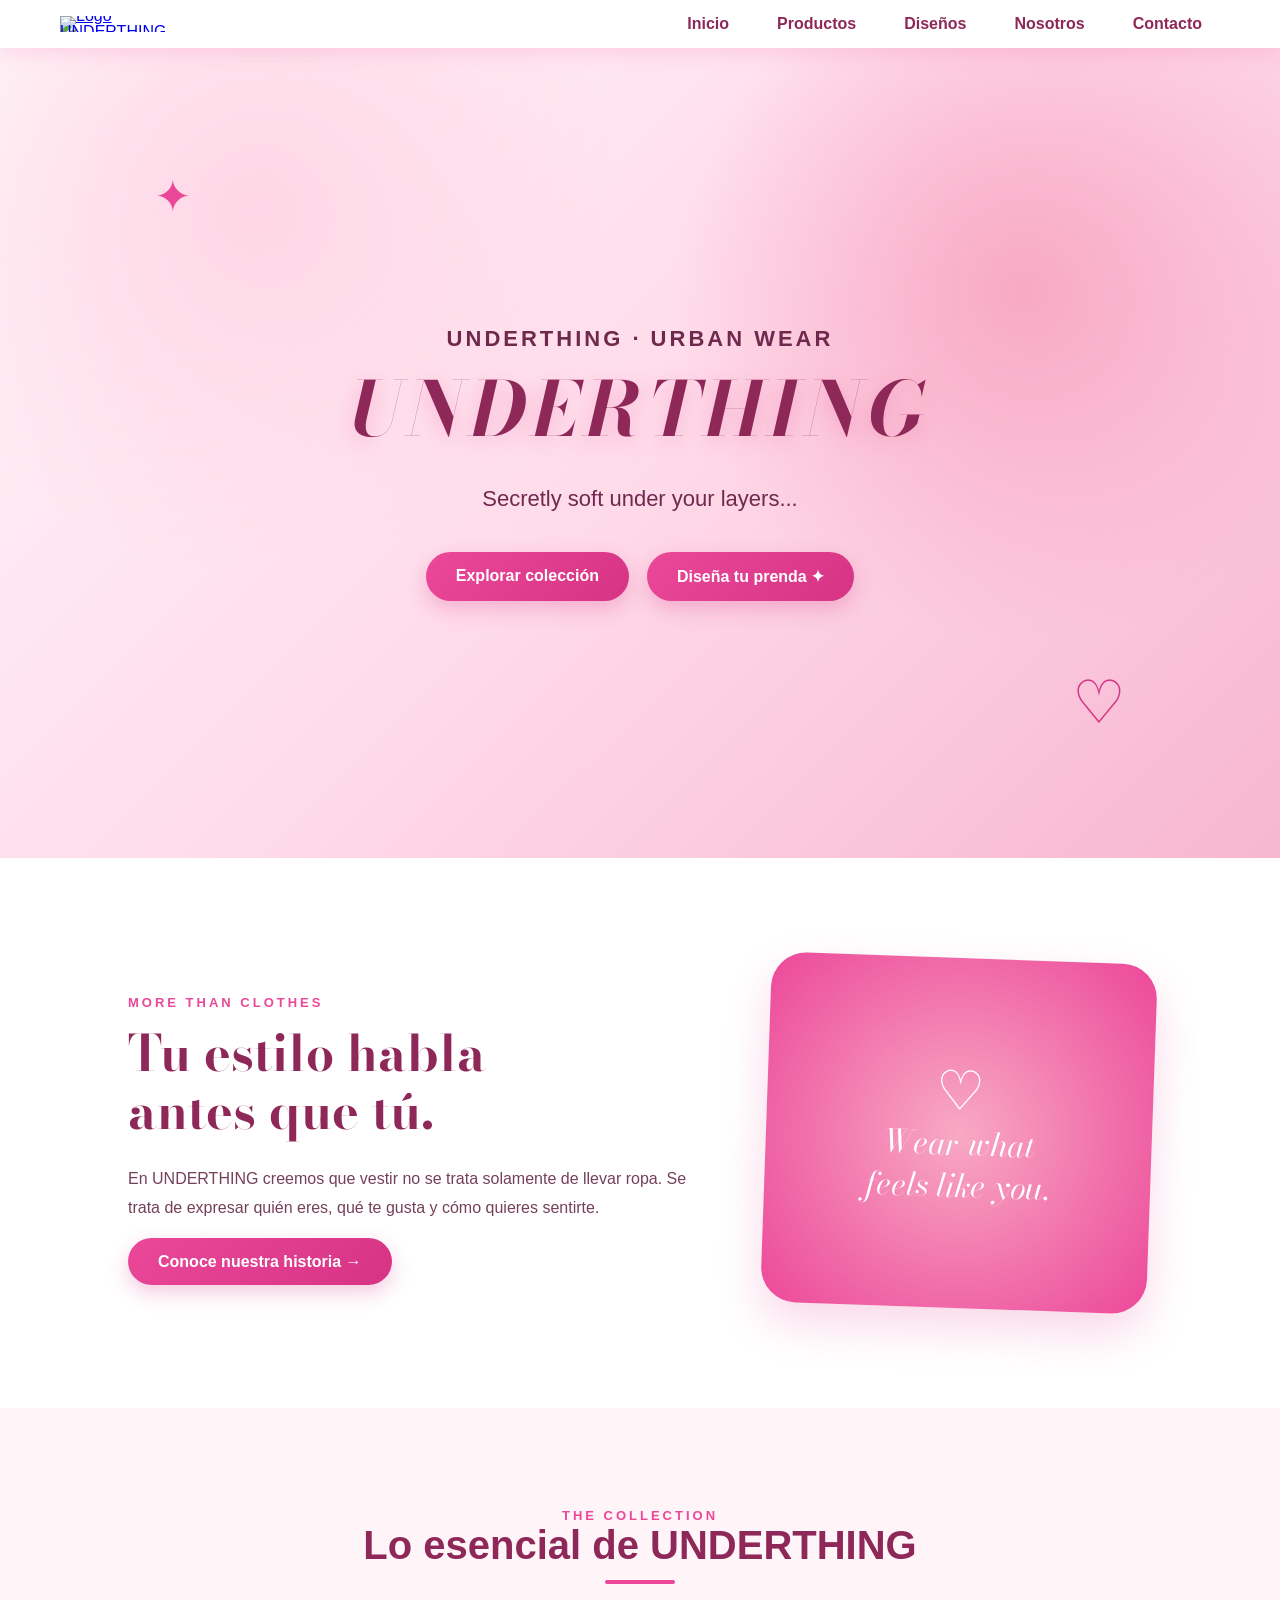
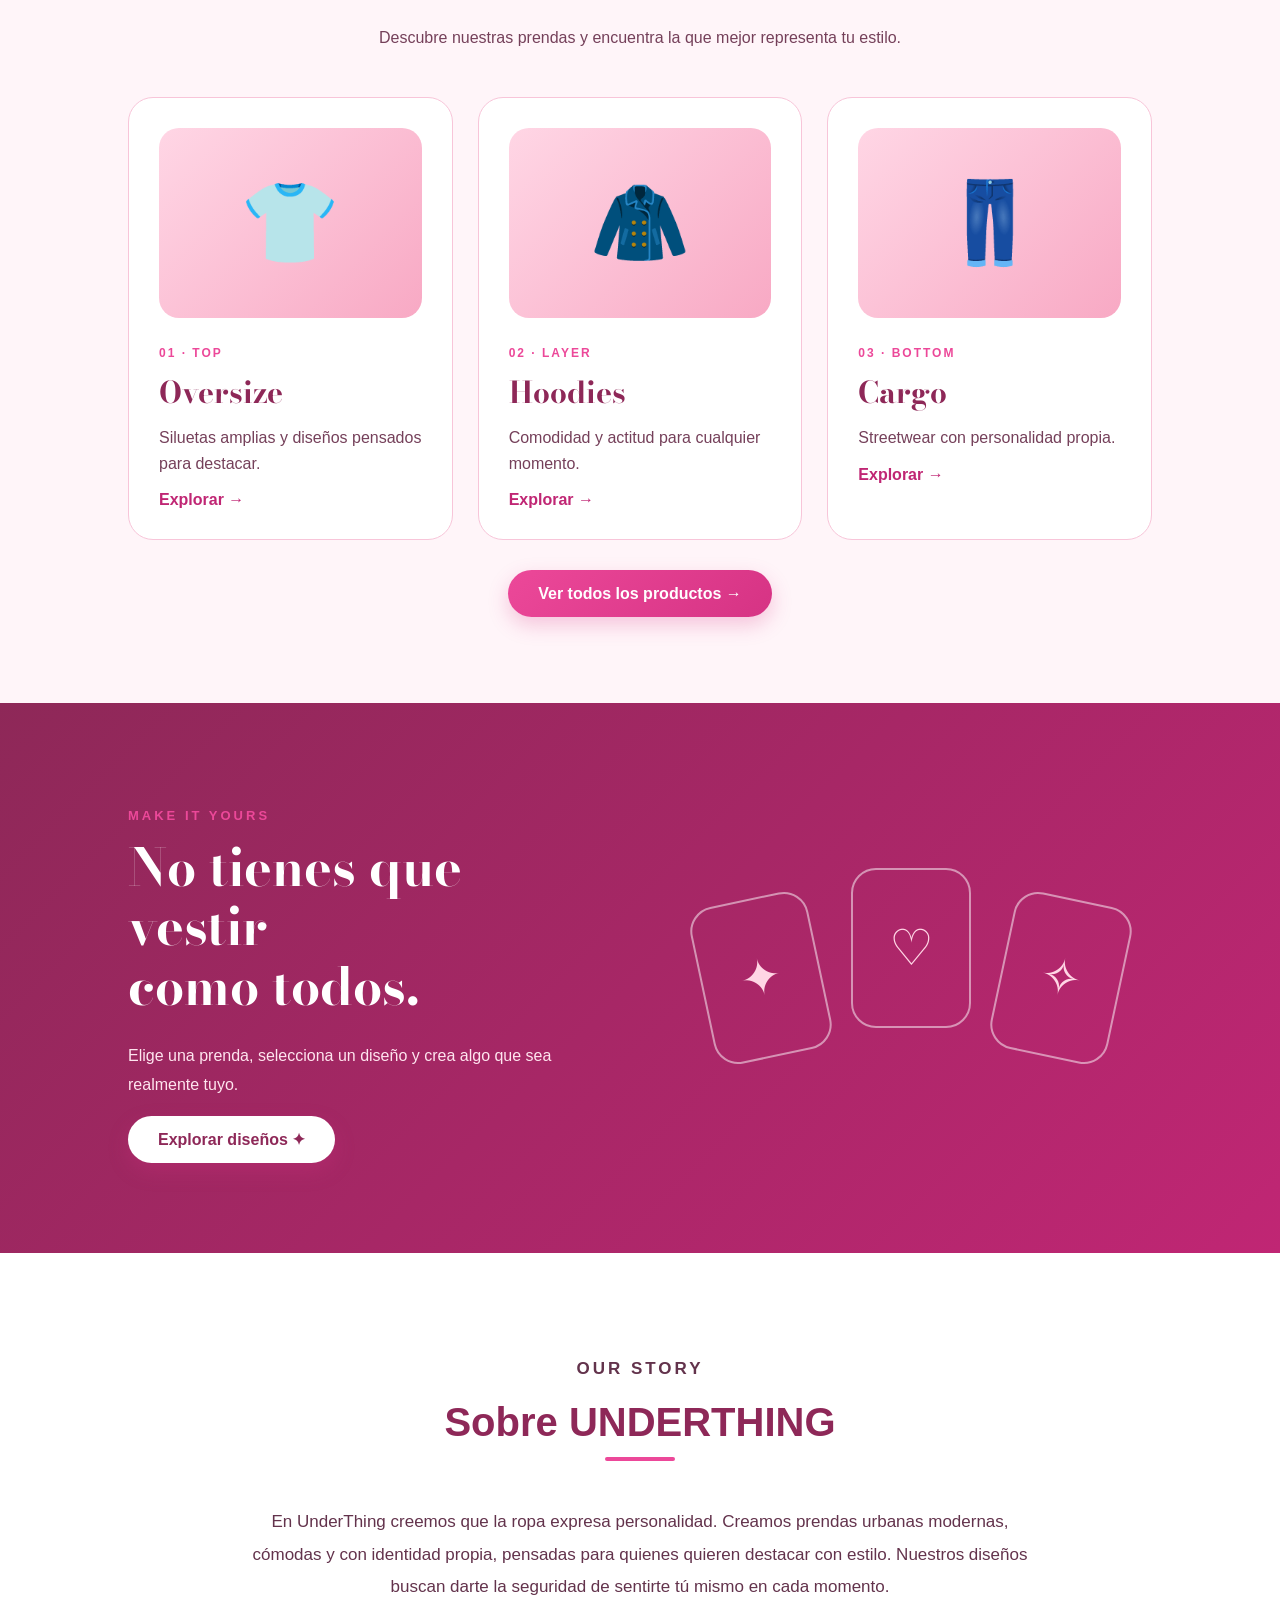
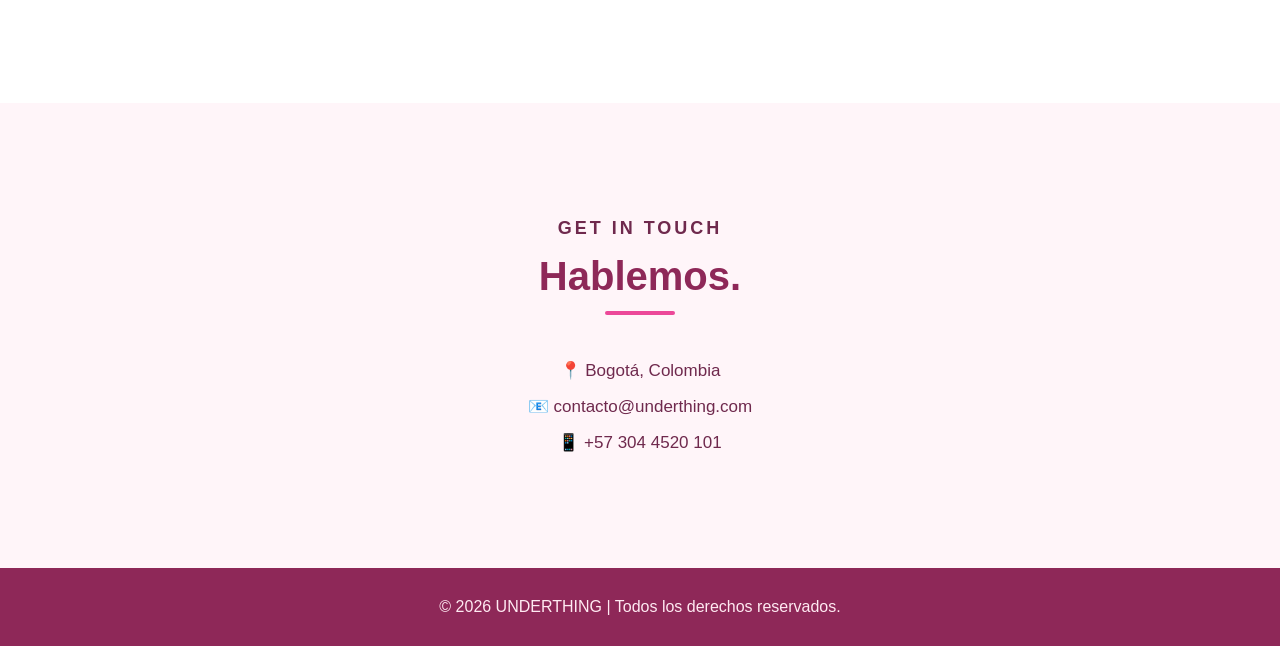
==== commit c8c567e1: "Correccion logo" ====
--- a/index.html
+++ b/index.html
@@ -21,96 +21,286 @@
 <header>
 
     <div class="logo">
-
-      <img src="img/logo.png" alt="Logo de mi marca">
+        <a href="index.html">
+            <img src="img/logo.png" alt="Logo UNDERTHING">
+        </a>
     </div>
 
     <nav>
         <ul>
             <li><a href="index.html">Inicio</a></li>
-<li><a href="productos.html">Productos</a></li>
-<li><a href="diseños.html">Diseños</a></li>
-<li><a href="index.html#nosotros">Nosotros</a></li>
-<li><a href="index.html#contacto">Contacto</a></li>
+            <li><a href="productos.html">Productos</a></li>
+            <li><a href="diseños.html">Diseños</a></li>
+            <li><a href="#nosotros">Nosotros</a></li>
+            <li><a href="#contacto">Contacto</a></li>
+        </ul>
     </nav>
 
 </header>
 
+
+<!-- =========================
+     HERO
+========================= -->
+
 <section id="inicio">
 
+    <p class="mini-titulo">UNDERTHING · URBAN WEAR</p>
+
     <h1>UNDERTHING</h1>
 
-    <p>Secretly soft under your layers...</p>
+    <p>
+        Secretly soft under your layers...
+    </p>
 
     <div class="botones">
 
-    <a href="#contacto" class="btn">Comprar</a>
-    <a href="#productos" class="btn">Ver catálogo</a>
-    <a href="#contacto" class="btn">Contacto</a>
-
-    </div>
-
-</section>
-
-<section id="productos">
-
-<h2>Nuestros Productos</h2>
-
-<div class="catalogo">
-
-<div class="tarjeta">
-<h3>👕 Oversize</h3>
-<p>Camisetas urbanas con telas premium y diseños exclusivos, unicos para ti.</p>
-</div>
-
-<div class="tarjeta">
-<h3>🧥 Hoodies</h3>
-<p>Hoodies cómodas, modernas y perfectas para cualquier ocasión.</p>
-</div>
-
-<div class="tarjeta">
-<h3>👖 Cargo</h3>
-<p>Pantalones cargo inspirados en la moda streetwear, para dar tu propia escencia.</p>
-</div>
-
-</div>
-
-</section>
+        <a href="productos.html" class="btn">
+            Explorar colección
+        </a>
+
+        <a href="diseños.html" class="btn">
+            Diseña tu prenda ✦
+        </a>
+
+    </div>
+
+</section>
+
+
+<!-- =========================
+     PRESENTACIÓN
+========================= -->
+
+<section class="presentacion">
+
+    <div class="presentacion-texto">
+
+        <p class="mini-titulo">MORE THAN CLOTHES</p>
+
+        <h2>Tu estilo habla<br>antes que tú.</h2>
+
+        <p>
+            En UNDERTHING creemos que vestir no se trata
+            solamente de llevar ropa. Se trata de expresar
+            quién eres, qué te gusta y cómo quieres sentirte.
+        </p>
+
+        <a href="#nosotros" class="btn">
+            Conoce nuestra historia →
+        </a>
+
+    </div>
+
+
+    <div class="presentacion-frase">
+
+        <span>♡</span>
+
+        <p>
+            Wear what<br>
+            feels like you.
+        </p>
+
+    </div>
+
+</section>
+
+
+<!-- =========================
+     PRODUCTOS DESTACADOS
+========================= -->
+
+<section class="destacados">
+
+    <div class="titulo-seccion">
+
+        <p class="mini-titulo">THE COLLECTION</p>
+
+        <h2>Lo esencial de UNDERTHING</h2>
+
+        <p>
+            Descubre nuestras prendas y encuentra
+            la que mejor representa tu estilo.
+        </p>
+
+    </div>
+
+
+    <div class="destacados-grid">
+
+
+        <article class="destacado-card">
+
+            <div class="destacado-icon">
+                👕
+            </div>
+
+            <div>
+
+                <span>01 · TOP</span>
+
+                <h3>Oversize</h3>
+
+                <p>
+                    Siluetas amplias y diseños
+                    pensados para destacar.
+                </p>
+
+                <a href="productos.html#oversize">
+                    Explorar →
+                </a>
+
+            </div>
+
+        </article>
+
+
+        <article class="destacado-card">
+
+            <div class="destacado-icon">
+                🧥
+            </div>
+
+            <div>
+
+                <span>02 · LAYER</span>
+
+                <h3>Hoodies</h3>
+
+                <p>
+                    Comodidad y actitud para
+                    cualquier momento.
+                </p>
+
+                <a href="productos.html#hoodies">
+                    Explorar →
+                </a>
+
+            </div>
+
+        </article>
+
+
+        <article class="destacado-card">
+
+            <div class="destacado-icon">
+                👖
+            </div>
+
+            <div>
+
+                <span>03 · BOTTOM</span>
+
+                <h3>Cargo</h3>
+
+                <p>
+                    Streetwear con personalidad
+                    propia.
+                </p>
+
+                <a href="productos.html#cargos">
+                    Explorar →
+                </a>
+
+            </div>
+
+        </article>
+
+
+    </div>
+
+
+    <div class="centrar">
+
+        <a href="productos.html" class="btn">
+            Ver todos los productos →
+        </a>
+
+    </div>
+
+</section>
+
+
+<!-- =========================
+     DISEÑOS
+========================= -->
+
+<section class="seccion-disenos">
+
+    <div>
+
+        <p class="mini-titulo">MAKE IT YOURS</p>
+
+        <h2>No tienes que vestir<br>como todos.</h2>
+
+        <p>
+            Elige una prenda, selecciona un diseño
+            y crea algo que sea realmente tuyo.
+        </p>
+
+        <a href="diseños.html" class="btn">
+            Explorar diseños ✦
+        </a>
+
+    </div>
+
+
+    <div class="disenos-decoracion">
+
+        <span>✦</span>
+        <span>♡</span>
+        <span>✧</span>
+
+    </div>
+
+</section>
+
+
+<!-- =========================
+     NOSOTROS
+========================= -->
 
 <section id="nosotros">
 
-<h2>Sobre Nosotros</h2>
-
-<p>
-En UnderThing creemos que la ropa expresa personalidad.
-Creamos prendas urbanas modernas, cómodas y con identidad propia,
-pensadas para quienes quieren destacar con estilo. Con diseños unicos que te 
-daran la seguridad de sentirte de la mejor forma posible.
-En UnderThing te damos la garantia de tranquilidad, nuestras telas son 
-100% de calidad y durabilidad, para que no haya necesidad de soltar lo que
-tanto te gusta. Nuestra mision es ofrecerte ropa que te haga sentir
-fresco, seguro y con estilo. </p>
-
-</section>
+    <p class="mini-titulo">OUR STORY</p>
+
+    <h2>Sobre UNDERTHING</h2>
+
+    <p>
+        En UnderThing creemos que la ropa expresa personalidad.
+        Creamos prendas urbanas modernas, cómodas y con identidad
+        propia, pensadas para quienes quieren destacar con estilo.
+        Nuestros diseños buscan darte la seguridad de sentirte
+        tú mismo en cada momento.
+    </p>
+
+</section>
+
+
+<!-- =========================
+     CONTACTO
+========================= -->
 
 <section id="contacto">
 
-<h2>Contáctanos</h2>
-
-<p>📍 Bogotá, Colombia</p>
-
-<p>📧 contacto@underthing.com</p>
-
-<p>📱 +57 304 4520 101</p>
-
-</section>
+    <p class="mini-titulo">GET IN TOUCH</p>
+
+    <h2>Hablemos.</h2>
+
+    <p>📍 Bogotá, Colombia</p>
+
+    <p>📧 contacto@underthing.com</p>
+
+    <p>📱 +57 304 4520 101</p>
+
+</section>
+
 
 <footer>
 
-<p>© 2026 UNDERTHING | Todos los derechos reservados.</p>
-
-</footer>
-
-</body>
-
-</html>+    <p>
+        © 2026 UNDERTHING | Todos los derechos reservados.
+    </p>
+
+</footer>
--- a/css/style.css
+++ b/css/style.css
@@ -1184,4 +1184,399 @@
         font-size: 55px;
     }
 
+}
+/* =========================
+   INICIO — PRESENTACIÓN
+========================= */
+
+.presentacion {
+    display: grid;
+    grid-template-columns: 1.2fr 0.8fr;
+    gap: 60px;
+    align-items: center;
+
+    background: white;
+}
+
+.presentacion-texto h2 {
+    text-align: left;
+    font-family: 'Bodoni Moda', serif;
+    font-size: 50px;
+    color: #8e2858;
+    line-height: 1.15;
+    margin: 15px 0 25px;
+}
+
+.presentacion-texto h2::after {
+    display: none;
+}
+
+.presentacion-texto > p:not(.mini-titulo) {
+    max-width: 600px;
+    color: #75405a;
+    line-height: 1.8;
+    margin-bottom: 30px;
+}
+
+.presentacion-frase {
+    min-height: 350px;
+
+    display: flex;
+    flex-direction: column;
+    justify-content: center;
+    align-items: center;
+
+    text-align: center;
+
+    border-radius: 35px;
+
+    background:
+        radial-gradient(circle, #f8a9c4, #ec4899);
+
+    color: white;
+
+    box-shadow:
+        0 20px 45px rgba(232, 62, 140, 0.2);
+
+    transform: rotate(2deg);
+}
+
+.presentacion-frase span {
+    font-size: 55px;
+}
+
+.presentacion-frase p {
+    font-family: 'Bodoni Moda', serif;
+    font-style: italic;
+    font-size: 32px;
+    line-height: 1.3;
+}
+
+
+/* =========================
+   PRODUCTOS DESTACADOS
+========================= */
+
+.destacados {
+    background: #fff5f9;
+}
+
+.destacados-grid {
+    display: grid;
+
+    grid-template-columns:
+        repeat(3, 1fr);
+
+    gap: 25px;
+
+    margin-bottom: 45px;
+}
+
+.destacado-card {
+    background: white;
+
+    padding: 30px;
+
+    border-radius: 25px;
+
+    border: 1px solid #f8c5d9;
+
+    display: flex;
+    flex-direction: column;
+
+    gap: 25px;
+
+    transition: 0.35s ease;
+}
+
+.destacado-card:hover {
+    transform: translateY(-10px);
+
+    box-shadow:
+        0 18px 40px rgba(232, 62, 140, 0.15);
+}
+
+.destacado-icon {
+    height: 190px;
+
+    display: flex;
+    justify-content: center;
+    align-items: center;
+
+    border-radius: 20px;
+
+    font-size: 80px;
+
+    background:
+        linear-gradient(
+            135deg,
+            #ffd6e5,
+            #f8a9c4
+        );
+}
+
+.destacado-card span {
+    font-size: 12px;
+    letter-spacing: 2px;
+    font-weight: bold;
+    color: #ec4899;
+}
+
+.destacado-card h3 {
+    font-family: 'Bodoni Moda', serif;
+
+    font-size: 30px;
+
+    color: #8e2858;
+
+    margin: 8px 0 10px;
+}
+
+.destacado-card p {
+    color: #75405a;
+
+    line-height: 1.6;
+
+    margin-bottom: 15px;
+}
+
+.destacado-card a {
+    color: #c02674;
+
+    text-decoration: none;
+
+    font-weight: bold;
+
+    transition: 0.3s ease;
+}
+
+.destacado-card a:hover {
+    color: #8e2858;
+
+    padding-left: 5px;
+}
+
+
+/* =========================
+   CENTRAR
+========================= */
+
+.centrar {
+    text-align: center;
+}
+
+
+/* =========================
+   SECCIÓN DISEÑOS
+========================= */
+
+.seccion-disenos {
+    min-height: 500px;
+
+    display: grid;
+
+    grid-template-columns: 1fr 1fr;
+
+    align-items: center;
+
+    gap: 60px;
+
+    background:
+        linear-gradient(
+            135deg,
+            #8e2858,
+            #c02674
+        );
+
+    color: white;
+
+    overflow: hidden;
+}
+
+.seccion-disenos h2 {
+    text-align: left;
+
+    color: white;
+
+    font-family: 'Bodoni Moda', serif;
+
+    font-size: 52px;
+
+    line-height: 1.15;
+
+    margin: 15px 0 25px;
+}
+
+.seccion-disenos h2::after {
+    display: none;
+}
+
+.seccion-disenos > div:first-child > p:not(.mini-titulo) {
+    max-width: 550px;
+
+    color: #ffe5ef;
+
+    line-height: 1.8;
+
+    margin-bottom: 30px;
+}
+
+.seccion-disenos .btn {
+    background: white;
+
+    color: #8e2858;
+}
+
+.seccion-disenos .btn:hover {
+    background: #ffd6e5;
+}
+
+
+/* =========================
+   DECORACIÓN DISEÑOS
+========================= */
+
+.disenos-decoracion {
+    min-height: 350px;
+
+    display: flex;
+
+    justify-content: center;
+
+    align-items: center;
+
+    gap: 30px;
+
+    position: relative;
+}
+
+.disenos-decoracion span {
+    width: 120px;
+    height: 160px;
+
+    display: flex;
+
+    justify-content: center;
+    align-items: center;
+
+    border: 2px solid rgba(255,255,255,0.5);
+
+    border-radius: 25px;
+
+    font-size: 50px;
+
+    color: #ffd6e5;
+
+    transition: 0.4s ease;
+}
+
+.disenos-decoracion span:nth-child(1) {
+    transform: rotate(-12deg);
+}
+
+.disenos-decoracion span:nth-child(2) {
+    transform: translateY(-30px);
+}
+
+.disenos-decoracion span:nth-child(3) {
+    transform: rotate(12deg);
+}
+
+.disenos-decoracion span:hover {
+    transform: translateY(-15px) scale(1.05);
+}
+
+
+/* =========================
+   NOSOTROS — MEJORADO
+========================= */
+
+#nosotros {
+    background: white;
+
+    text-align: center;
+}
+
+#nosotros h2 {
+    margin-top: 15px;
+}
+
+#nosotros p:last-child {
+    max-width: 800px;
+
+    margin: auto;
+
+    color: #63334c;
+
+    font-size: 17px;
+
+    line-height: 1.9;
+}
+
+
+/* =========================
+   CONTACTO — MEJORADO
+========================= */
+
+#contacto {
+    background: #fff5f9;
+
+    text-align: center;
+}
+
+#contacto h2 {
+    margin-top: 15px;
+}
+
+#contacto p:not(.mini-titulo) {
+    margin: 15px 0;
+
+    color: #6f294d;
+
+    font-size: 17px;
+}
+
+
+/* =========================
+   RESPONSIVE INICIO
+========================= */
+
+@media (max-width: 768px) {
+
+    .presentacion {
+        grid-template-columns: 1fr;
+        gap: 40px;
+    }
+
+    .presentacion-texto h2 {
+        font-size: 40px;
+    }
+
+    .presentacion-frase {
+        min-height: 280px;
+    }
+
+    .destacados-grid {
+        grid-template-columns: 1fr;
+    }
+
+    .seccion-disenos {
+        grid-template-columns: 1fr;
+        gap: 30px;
+    }
+
+    .seccion-disenos h2 {
+        font-size: 40px;
+    }
+
+    .disenos-decoracion {
+        min-height: 250px;
+    }
+
+    .disenos-decoracion span {
+        width: 90px;
+        height: 130px;
+        font-size: 35px;
+    }
+
 }
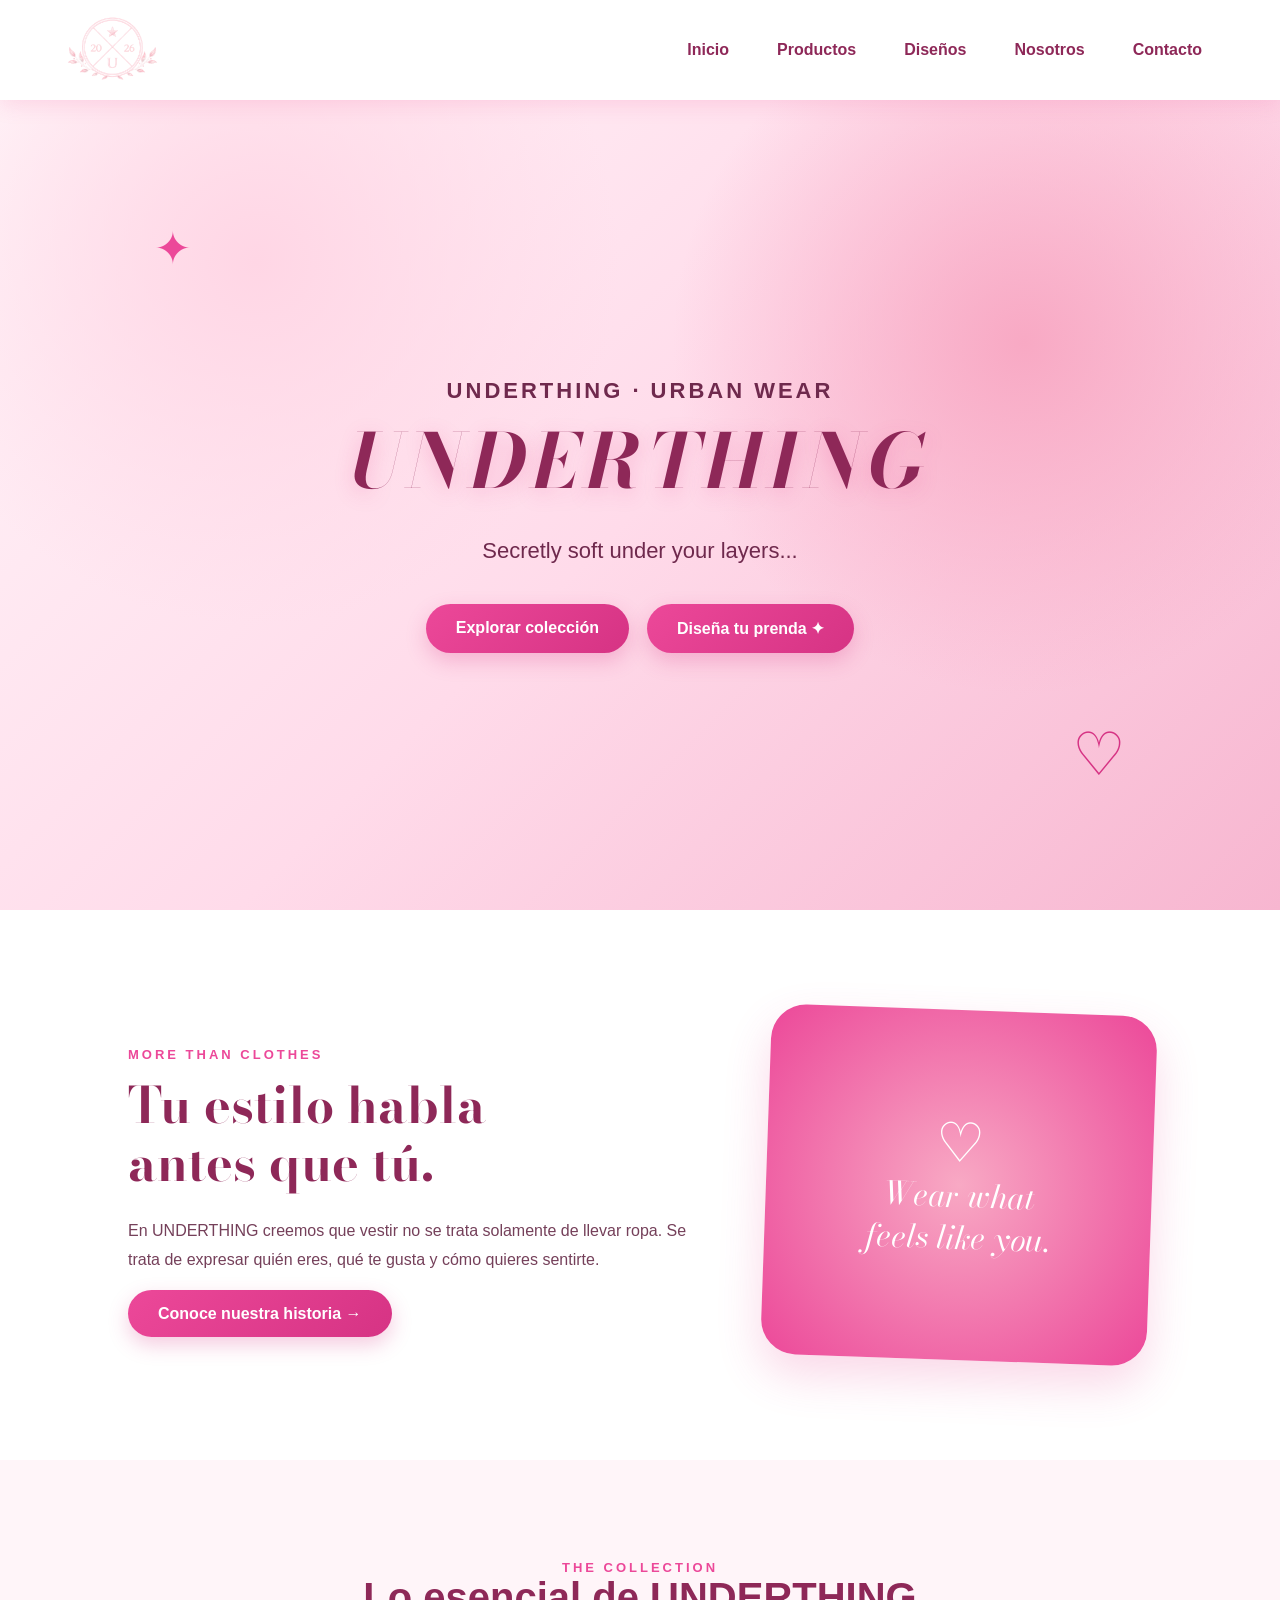
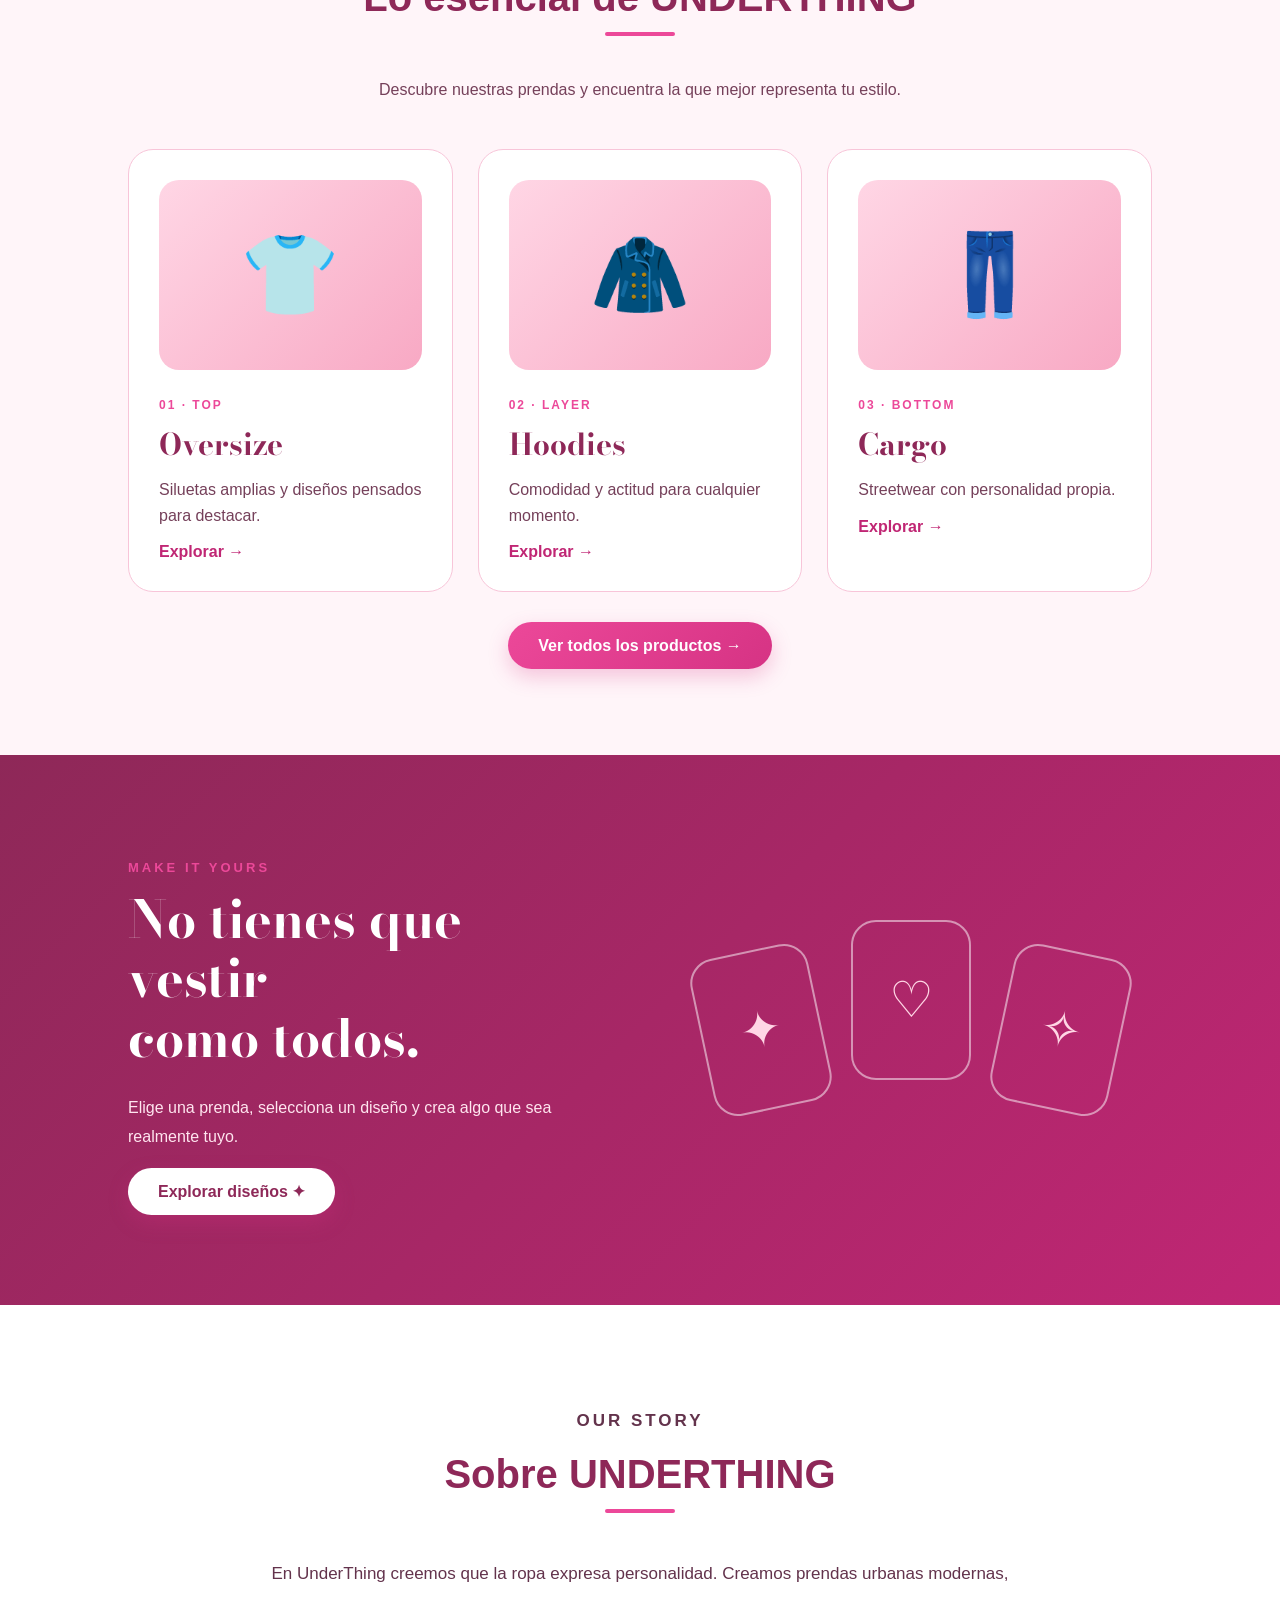
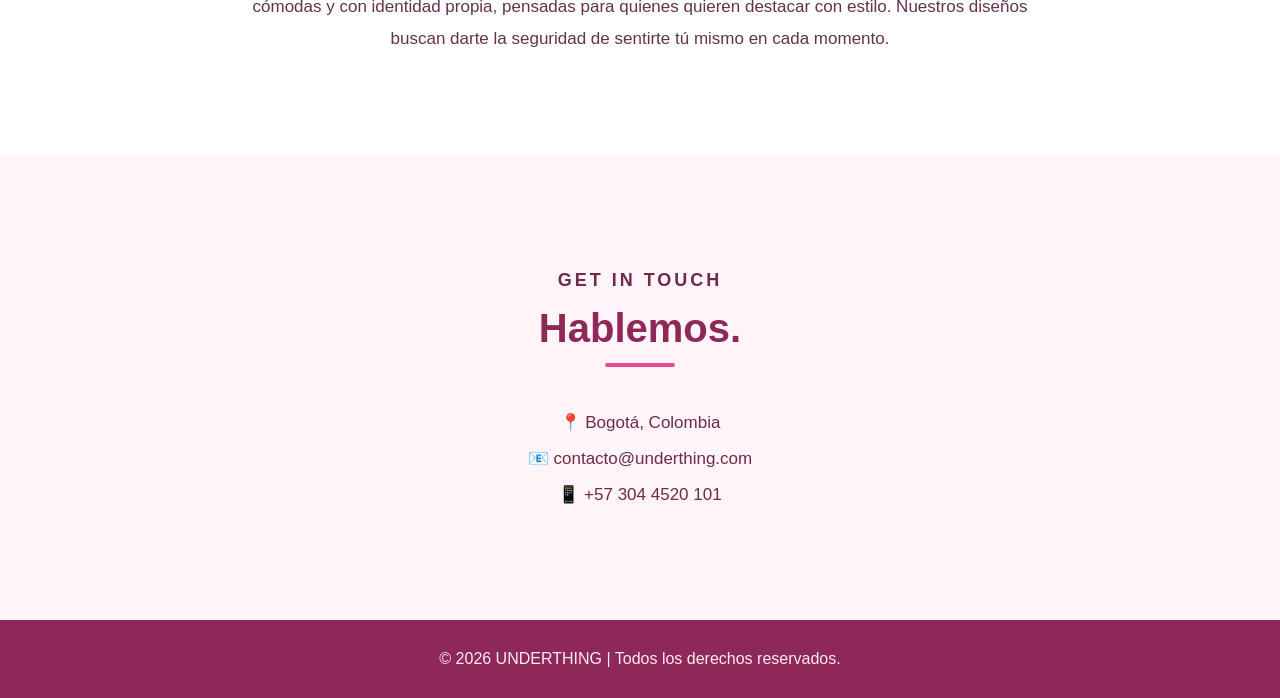
==== commit aba5a4b7: "Actualizacion de productos e imagenes" ====
--- a/index.html
+++ b/index.html
@@ -7,6 +7,7 @@
 <meta name="viewport" content="width=device-width, initial-scale=1.0">
 
 <title>Under Thing</title>
+<link rel="icon" type="image/png" href="img/Logo.png">
 
 <link rel="preconnect" href="https://fonts.googleapis.com">
 <link rel="preconnect" href="https://fonts.gstatic.com" crossorigin>
@@ -22,7 +23,7 @@
 
     <div class="logo">
         <a href="index.html">
-            <img src="img/logo.png" alt="Logo UNDERTHING">
+            <img src="img/Logo.png" alt="Logo UNDERTHING">
         </a>
     </div>
 
--- a/css/style.css
+++ b/css/style.css
@@ -11,7 +11,30 @@
 html {
     scroll-behavior: smooth;
 }
-
+/* =========================
+   COLORES OFICIALES
+   UNDERTHING
+========================= */
+
+:root {
+    --rosa-principal: #EC4899;
+    --rosa-oscuro: #8E2858;
+    --rosa-profundo: #C02674;
+
+    --rosa-claro: #FFD6E5;
+    --rosa-suave: #FFF5F9;
+    --rosa-medio: #F8A9C4;
+
+    --blanco: #FFFFFF;
+    --crema: #FFF0F6;
+
+    --texto: #75405A;
+    --texto-suave: #95627B;
+
+    --borde: #F8C5D9;
+
+    --sombra: rgba(232, 62, 140, 0.18);
+}
 body {
     font-family: 'Montserrat', sans-serif;
     background: #fff5f9;
@@ -1579,4 +1602,81 @@
         font-size: 35px;
     }
 
-}+}
+ /* =========================
+   IMÁGENES DE PRODUCTOS
+========================= */
+
+.producto-placeholder {
+    overflow: hidden;
+    position: relative;
+}
+
+.producto-placeholder img {
+    width: 100%;
+    height: 100%;
+
+    object-fit: cover;
+
+    display: block;
+
+    transition: transform 0.5s ease;
+}
+
+/* Efecto al pasar el mouse */
+
+.producto-card:hover .producto-placeholder img {
+    transform: scale(1.06);
+}
+
+
+/* =========================
+   IMÁGENES DE CATEGORÍAS
+========================= */
+
+.categoria-imagen {
+    width: 100%;
+    height: 230px;
+    overflow: hidden;
+    display: flex;
+    justify-content: center;
+    align-items: center;
+    background: #fce4ef;
+}
+
+.categoria-imagen img {
+    width: 100%;
+    height: 100%;
+    object-fit: cover;
+}
+/* =========================
+   IMÁGENES RESPONSIVE
+========================= */
+
+@media (max-width: 768px) {
+
+    .producto-placeholder img {
+        object-fit: cover;
+    }
+
+    .categoria-imagen img {
+        object-fit: cover;
+    }
+
+}
+.categoria-imagen {
+    width: 100%;
+    height: 230px;
+    overflow: hidden;
+    display: flex;
+    align-items: center;
+    justify-content: center;
+    background: #fce5f0;
+}
+
+.categoria-imagen img {
+    width: 100%;
+    height: 100%;
+    object-fit: contain;
+    display: block;
+}
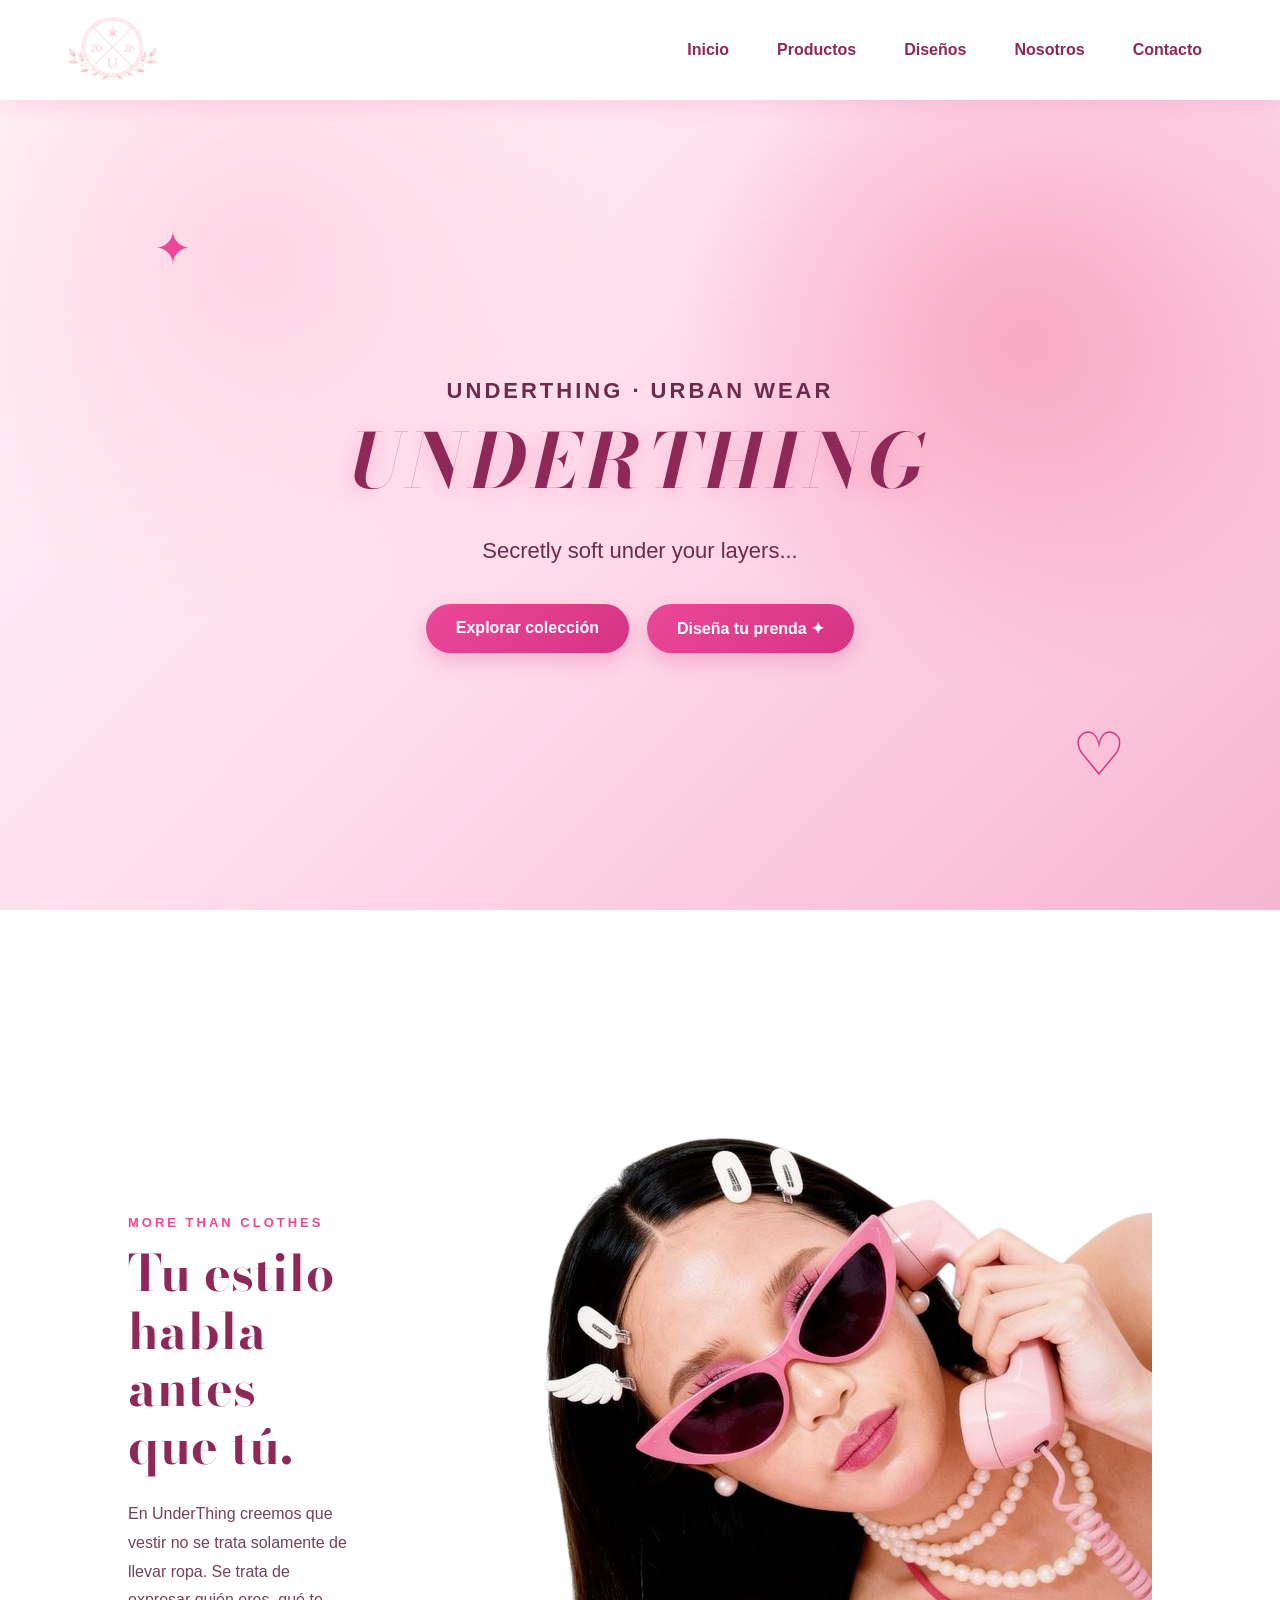
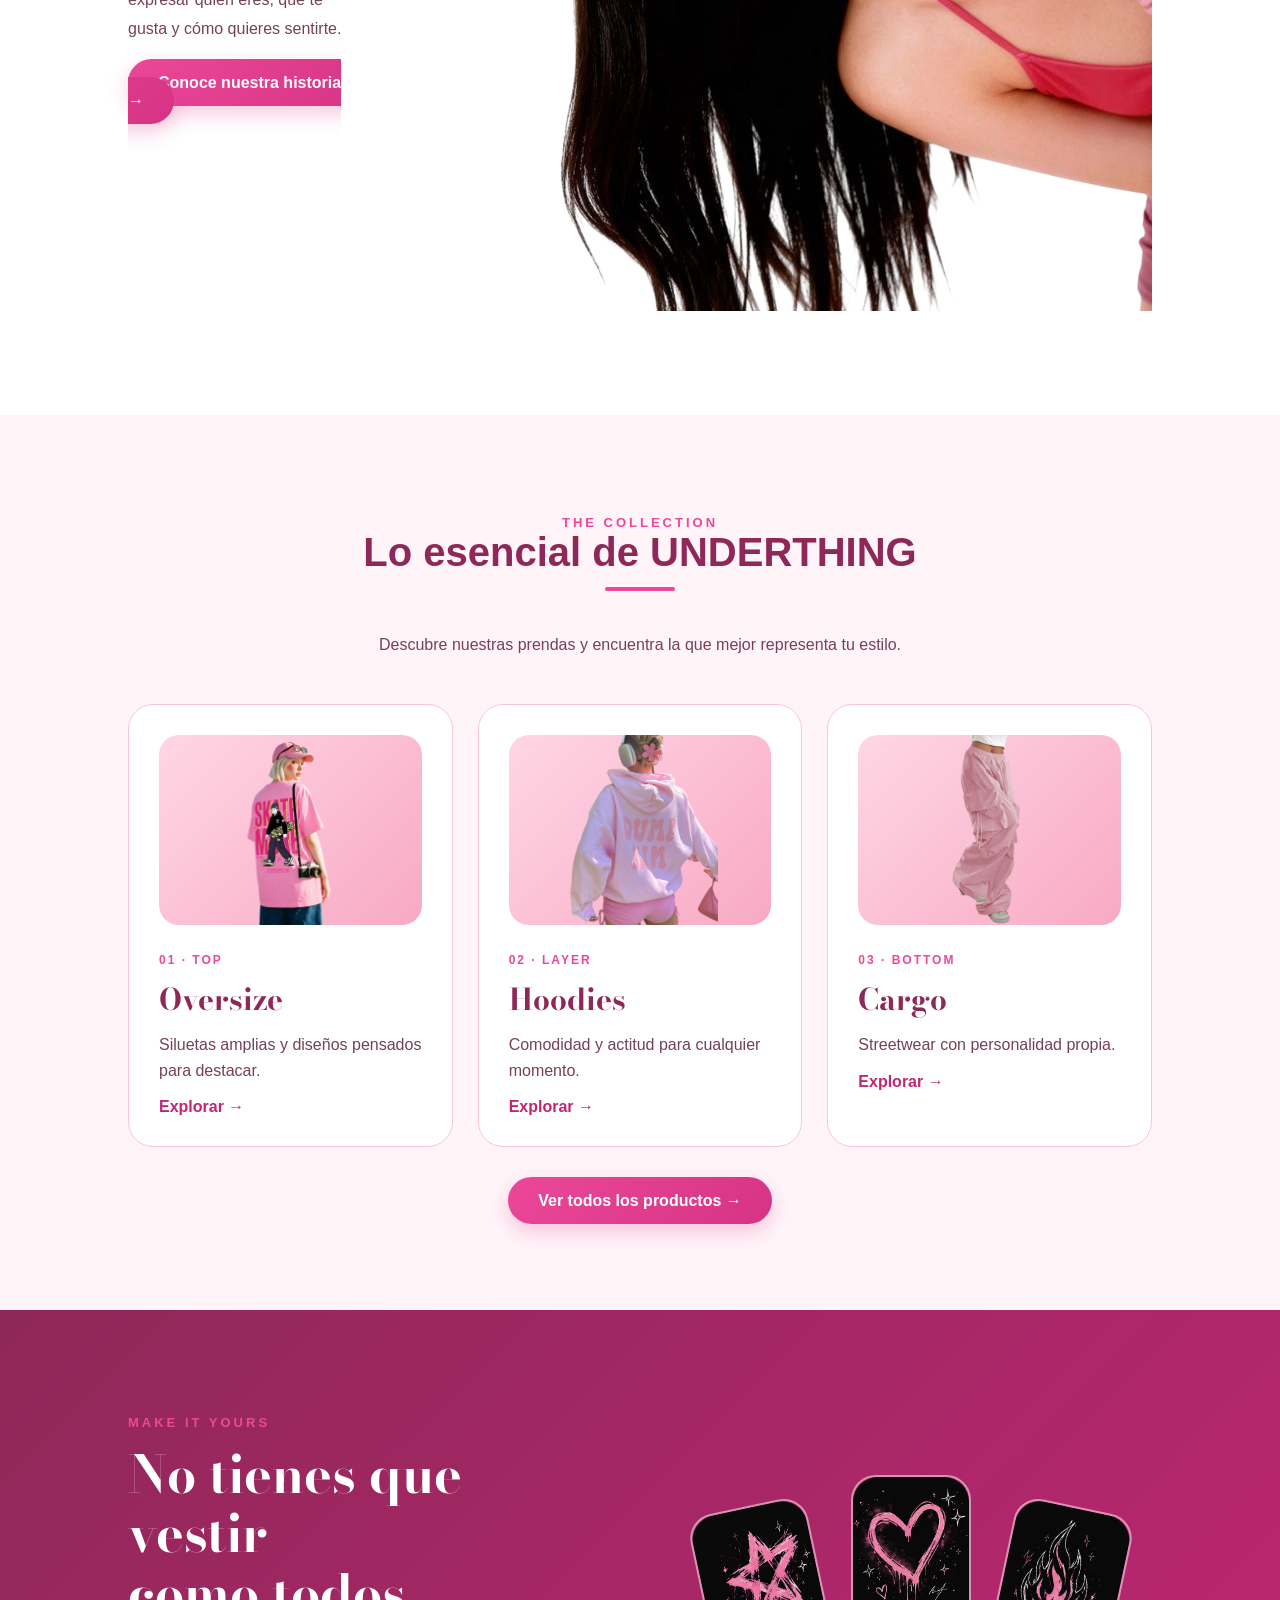
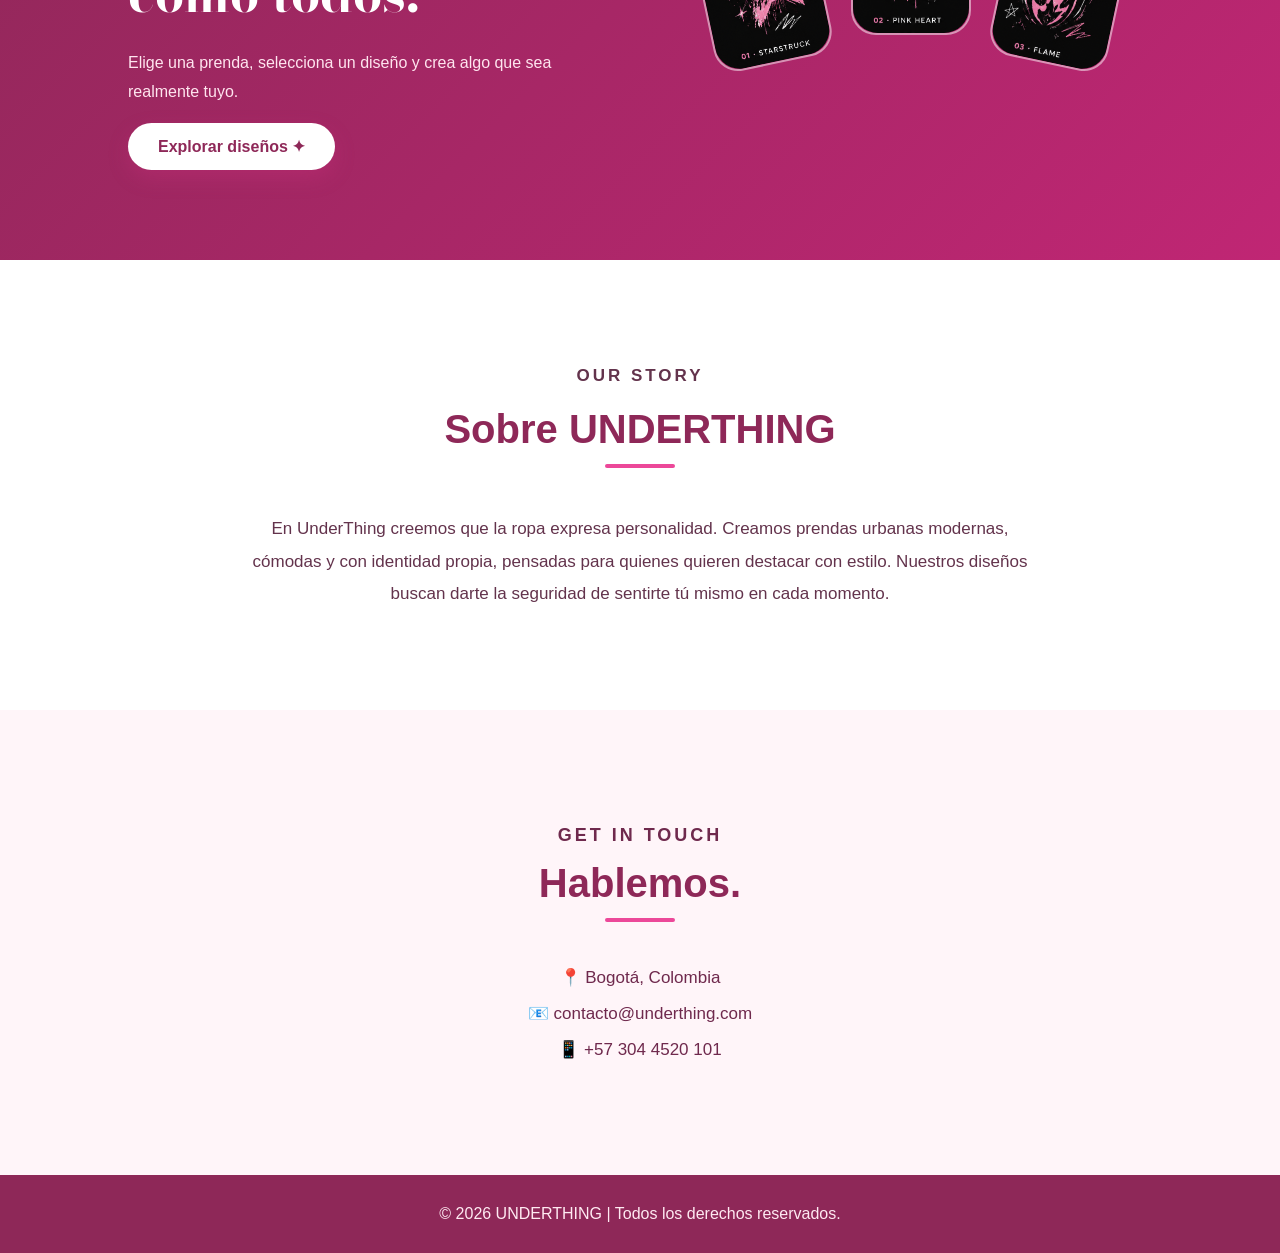
==== commit ac3cb97b: "Actualización de la página" ====
--- a/index.html
+++ b/index.html
@@ -4,15 +4,17 @@
 <head>
 
     <meta charset="UTF-8">
-<meta name="viewport" content="width=device-width, initial-scale=1.0">
-
-<title>Under Thing</title>
-<link rel="icon" type="image/png" href="img/Logo.png">
-
-<link rel="preconnect" href="https://fonts.googleapis.com">
-<link rel="preconnect" href="https://fonts.gstatic.com" crossorigin>
-
-<link href="https://fonts.googleapis.com/css2?family=Bodoni+Moda:ital,opsz,wght@1,6..96,700&display=swap" rel="stylesheet">
+    <meta name="viewport" content="width=device-width, initial-scale=1.0">
+
+    <title>Under Thing</title>
+
+    <link rel="icon" type="image/png" href="img/Logo.png">
+
+    <link rel="preconnect" href="https://fonts.googleapis.com">
+    <link rel="preconnect" href="https://fonts.gstatic.com" crossorigin>
+
+    <link href="https://fonts.googleapis.com/css2?family=Bodoni+Moda:ital,opsz,wght@1,6..96,700&display=swap" rel="stylesheet">
+
     <link rel="stylesheet" href="css/style.css">
 
 </head>
@@ -82,7 +84,7 @@
         <h2>Tu estilo habla<br>antes que tú.</h2>
 
         <p>
-            En UNDERTHING creemos que vestir no se trata
+            En UnderThing creemos que vestir no se trata
             solamente de llevar ropa. Se trata de expresar
             quién eres, qué te gusta y cómo quieres sentirte.
         </p>
@@ -94,14 +96,12 @@
     </div>
 
 
-    <div class="presentacion-frase">
-
-        <span>♡</span>
-
-        <p>
-            Wear what<br>
-            feels like you.
-        </p>
+    <div class="hero-card">
+
+        <img
+            src="img/complemento.png"
+            alt="Complemento UNDERTHING"
+        >
 
     </div>
 
@@ -131,10 +131,18 @@
     <div class="destacados-grid">
 
 
+        <!-- OVERSIZE -->
+
         <article class="destacado-card">
 
             <div class="destacado-icon">
-                👕
+
+                <img
+                    src="img/prenda-top.png"
+                    alt="Prenda Oversize"
+                    style="width:100%; height:100%; object-fit:contain;"
+                >
+
             </div>
 
             <div>
@@ -157,10 +165,18 @@
         </article>
 
 
+        <!-- HOODIES -->
+
         <article class="destacado-card">
 
             <div class="destacado-icon">
-                🧥
+
+                <img
+                    src="img/prenda-layer.png"
+                    alt="Hoodie"
+                    style="width:100%; height:100%; object-fit:contain;"
+                >
+
             </div>
 
             <div>
@@ -183,10 +199,18 @@
         </article>
 
 
+        <!-- CARGO -->
+
         <article class="destacado-card">
 
             <div class="destacado-icon">
-                👖
+
+                <img
+                    src="img/prenda-bottom.png"
+                    alt="Cargo"
+                    style="width:100%; height:100%; object-fit:contain;"
+                >
+
             </div>
 
             <div>
@@ -247,11 +271,33 @@
     </div>
 
 
+    <!-- 3 DISEÑOS -->
+
     <div class="disenos-decoracion">
 
-        <span>✦</span>
-        <span>♡</span>
-        <span>✧</span>
+        <span>
+            <img
+                src="img/diseno_1_star.png"
+                alt="Diseño Night"
+                style="width:100%; height:100%; object-fit:cover; border-radius:25px;"
+            >
+        </span>
+
+        <span>
+            <img
+                src="img/diseno_2_heart.png"
+                alt="Diseño Heart"
+                style="width:100%; height:100%; object-fit:cover; border-radius:25px;"
+            >
+        </span>
+
+        <span>
+            <img
+                src="img/diseno_3_flame.png"
+                alt="Diseño Flame"
+                style="width:100%; height:100%; object-fit:cover; border-radius:25px;"
+            >
+        </span>
 
     </div>
 
@@ -304,4 +350,8 @@
         © 2026 UNDERTHING | Todos los derechos reservados.
     </p>
 
-</footer>+</footer>
+
+</body>
+
+</html>
--- a/css/style.css
+++ b/css/style.css
@@ -1240,42 +1240,6 @@
     line-height: 1.8;
     margin-bottom: 30px;
 }
-
-.presentacion-frase {
-    min-height: 350px;
-
-    display: flex;
-    flex-direction: column;
-    justify-content: center;
-    align-items: center;
-
-    text-align: center;
-
-    border-radius: 35px;
-
-    background:
-        radial-gradient(circle, #f8a9c4, #ec4899);
-
-    color: white;
-
-    box-shadow:
-        0 20px 45px rgba(232, 62, 140, 0.2);
-
-    transform: rotate(2deg);
-}
-
-.presentacion-frase span {
-    font-size: 55px;
-}
-
-.presentacion-frase p {
-    font-family: 'Bodoni Moda', serif;
-    font-style: italic;
-    font-size: 32px;
-    line-height: 1.3;
-}
-
-
 /* =========================
    PRODUCTOS DESTACADOS
 ========================= */
@@ -1680,3 +1644,56 @@
     object-fit: contain;
     display: block;
 }
+/* =========================
+   IMAGEN PRESENTACIÓN
+========================= */
+
+.presentacion-frase {
+    min-height: 300px;
+    overflow: hidden;
+    border-radius: 35px;
+    transform: rotate(2deg);
+
+    box-shadow:
+        0 20px 45px rgba(232, 62, 140, 0.2);
+}
+
+.presentacion-frase img {
+    width: 100%;
+    height: 100%;
+    min-height: 300px;
+
+    object-fit: cover;
+    display: block;
+
+    border-radius: 35px;
+}
+/* =========================
+   IMÁGENES DESTACADOS
+========================= */
+
+.destacado-icon {
+    height: 190px;
+    display: flex;
+    justify-content: center;
+    align-items: center;
+    border-radius: 20px;
+    background: linear-gradient(
+        135deg,
+        #ffd6e5,
+        #f8a9c4
+    );
+    overflow: hidden;
+}
+
+.destacado-icon img {
+    width: 100%;
+    height: 100%;
+    object-fit: contain;
+    display: block;
+    transition: 0.4s ease;
+}
+
+.destacado-card:hover .destacado-icon img {
+    transform: scale(1.08);
+}
